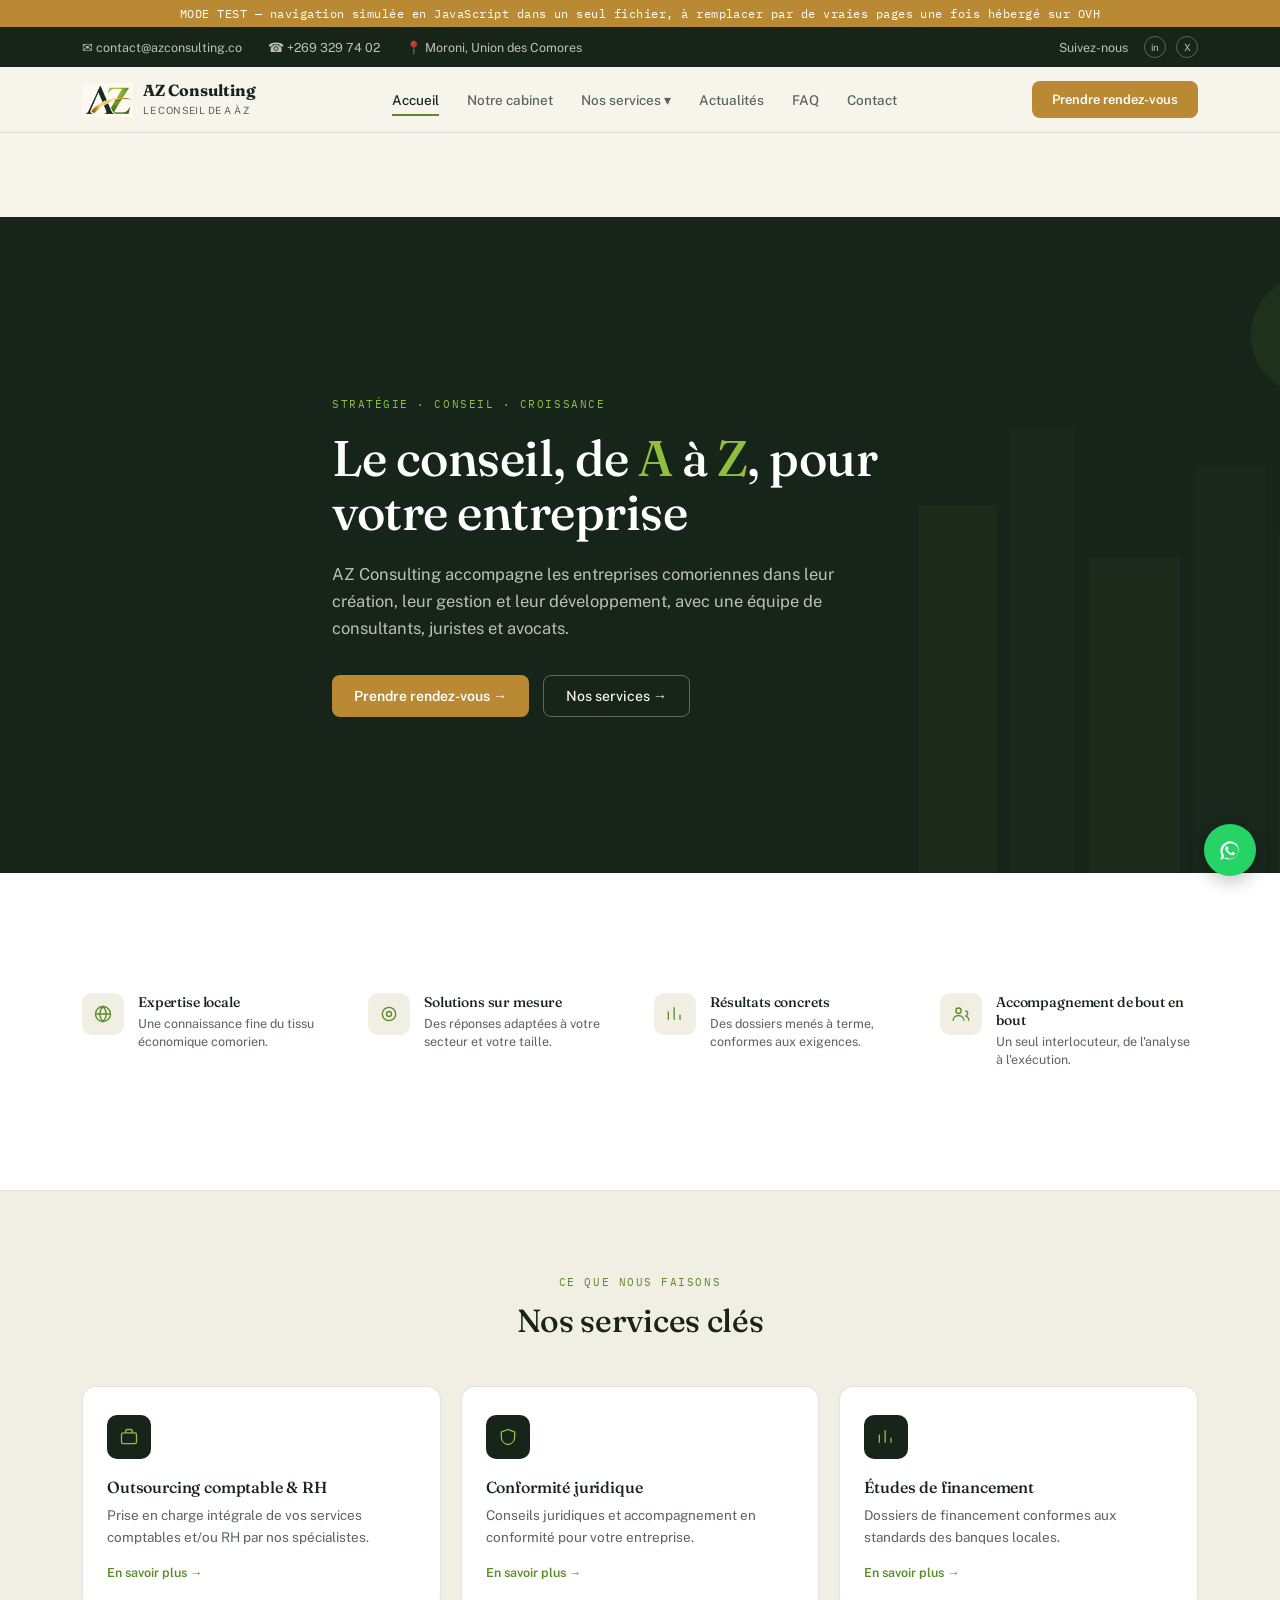
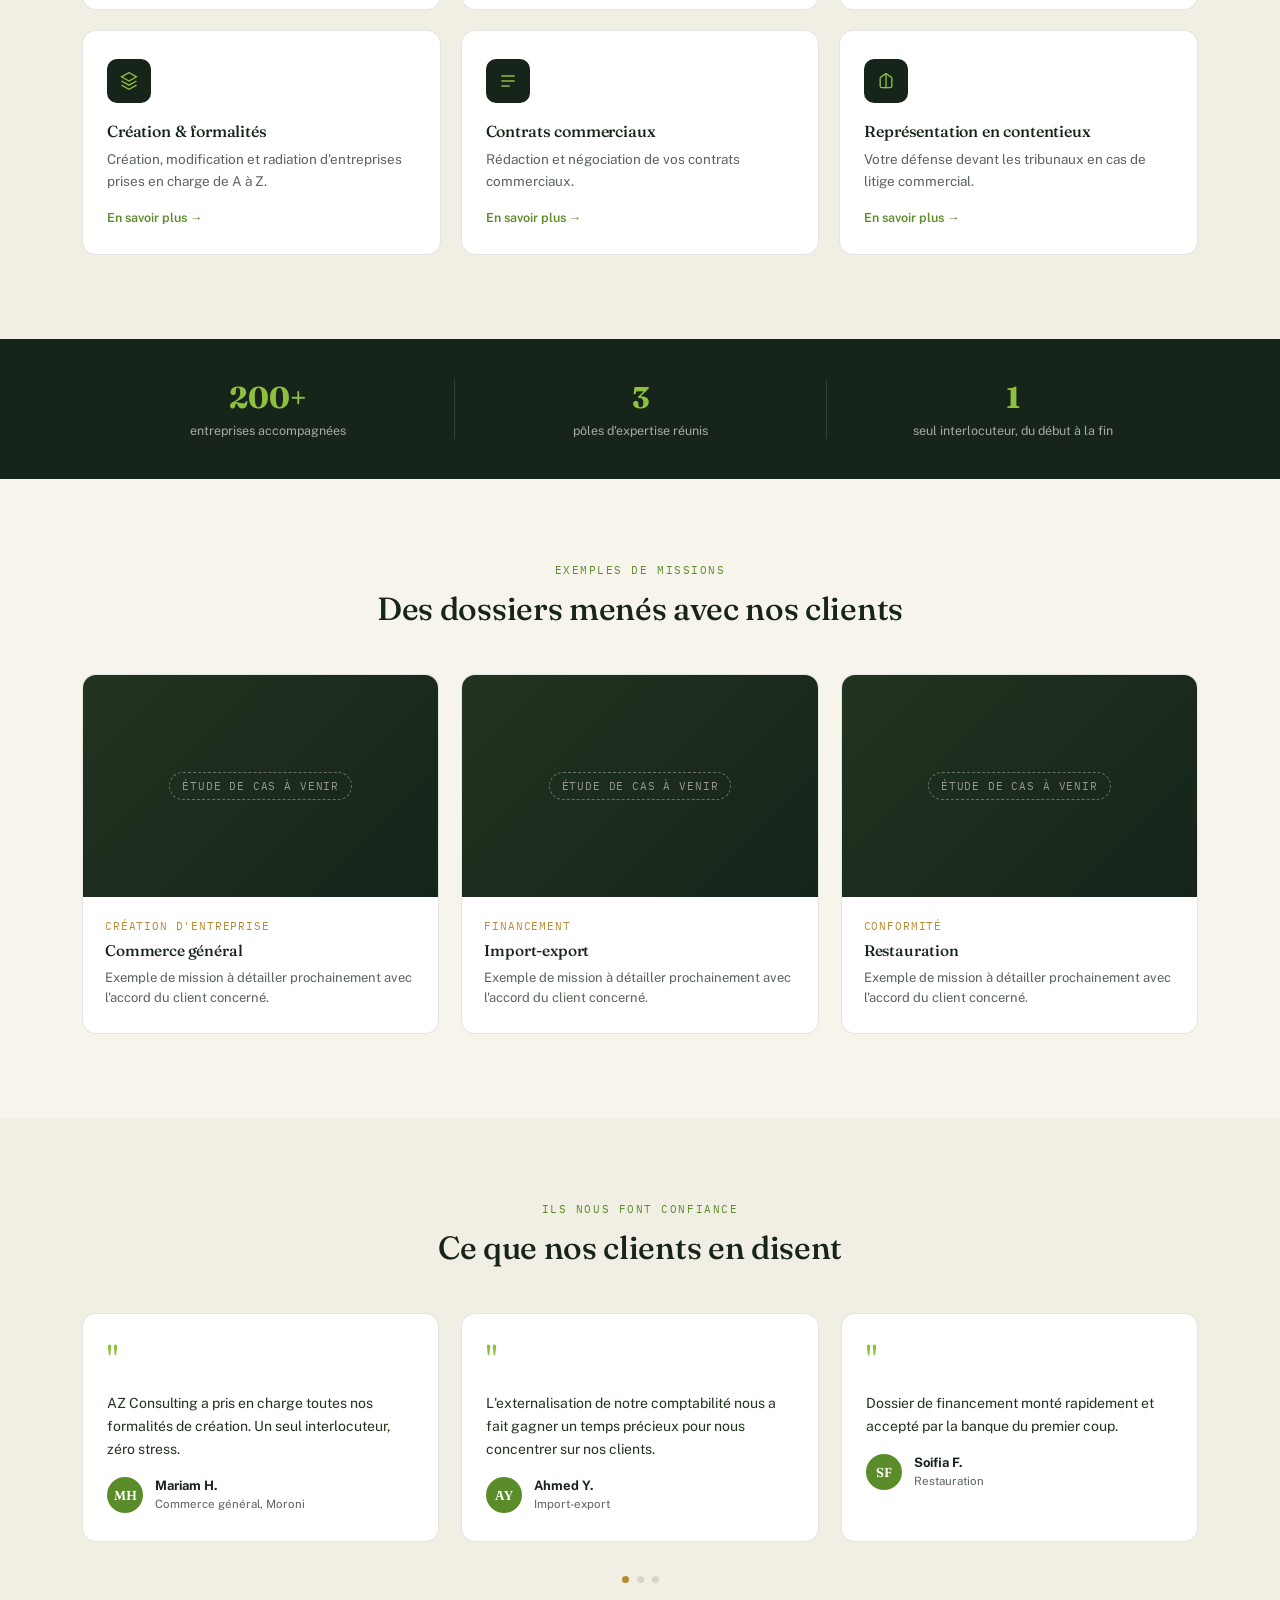
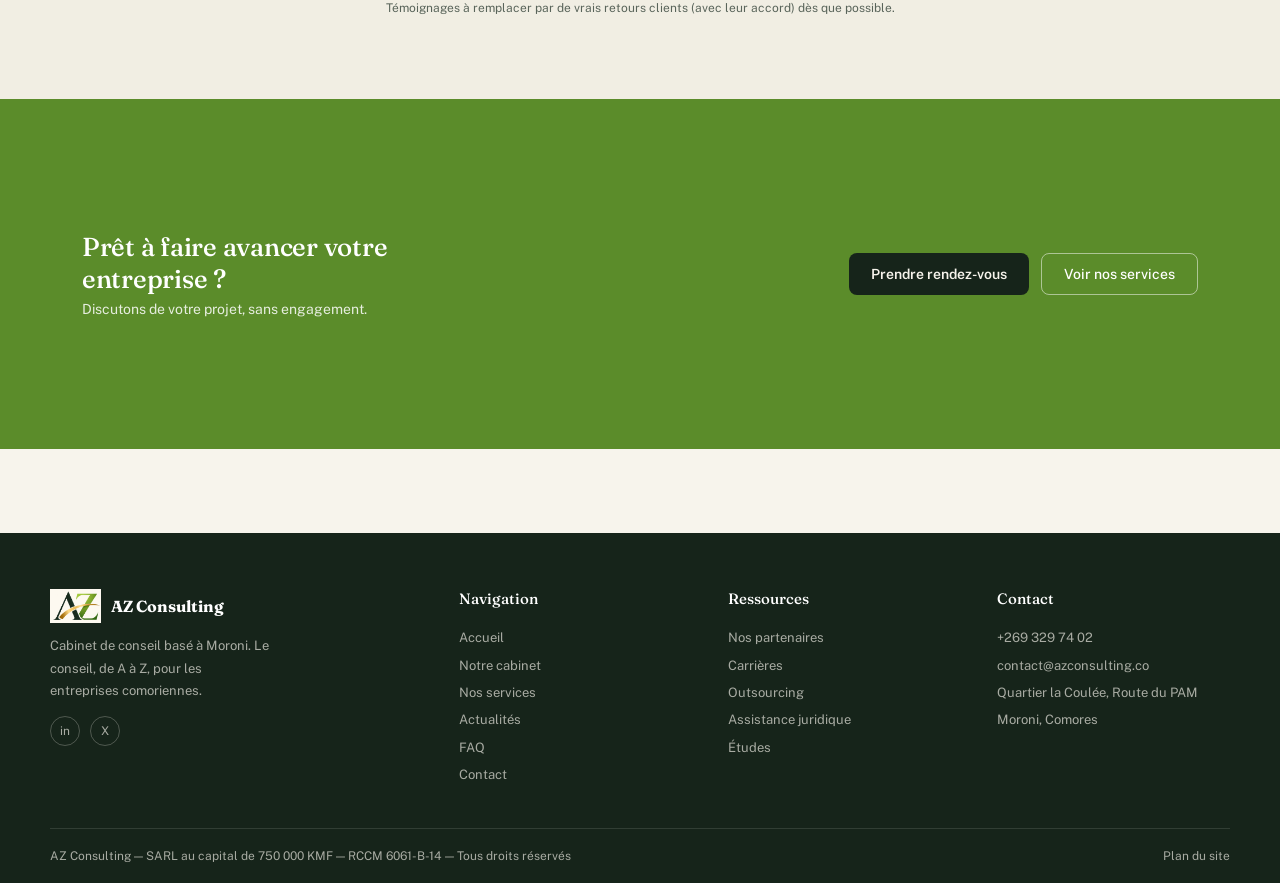
==== index.html @ 0773a7b0 "Add files via upload" ====
<!DOCTYPE html>
<html lang="fr">
<head>
<meta charset="UTF-8">
<title>AZ Consulting — Le Conseil de A à Z</title>
<meta name="description" content="Cabinet de conseil aux Comores : outsourcing comptable et RH, assistance juridique, études de financement. Le conseil, de A à Z.">
<meta name="viewport" content="width=device-width, initial-scale=1.0">
<link rel="preconnect" href="https://fonts.googleapis.com">
<link rel="preconnect" href="https://fonts.gstatic.com" crossorigin>
<link href="https://fonts.googleapis.com/css2?family=Fraunces:opsz,wght@9..144,400;9..144,500;9..144,600;9..144,700&family=Public+Sans:wght@400;500;600;700&family=IBM+Plex+Mono:wght@500&display=swap" rel="stylesheet">
<style>
  :root{
    --ink:#16241A; --ink-soft:#22331F; --cream:#F7F4EC; --white:#FFFFFF;
    --green:#5B8C2A; --green-light:#8FBF3F; --gold:#B98A33; --slate:#59645A;
    --panel:#F1EEE3; --line: rgba(28,43,30,0.12);
  }
  *{box-sizing:border-box; margin:0; padding:0;}
  body{font-family:'Public Sans', sans-serif; background:var(--cream); color:var(--ink); -webkit-font-smoothing:antialiased;}
  h1,h2,h3{font-family:'Fraunces', serif; font-weight:500; letter-spacing:-0.01em; color:var(--ink);}
  a{color:inherit; text-decoration:none; cursor:pointer;}
  .wrap{max-width:1180px; margin:0 auto; padding:0 32px;}
  .eyebrow{font-family:'IBM Plex Mono', monospace; font-size:11px; letter-spacing:0.14em; text-transform:uppercase; color:var(--green);}
  ul{list-style:none;}
  section{padding:84px 0;}

  /* topbar + header */
  .topbar{background:var(--ink); color:rgba(247,244,236,0.75); font-size:12.5px;}
  .topbar .wrap{display:flex; justify-content:space-between; align-items:center; padding:9px 32px;}
  .topbar .left{display:flex; gap:26px;}
  .topbar .left span{display:flex; align-items:center; gap:7px;}
  .topbar .right{display:flex; align-items:center; gap:16px;}
  .topbar .social{display:flex; gap:10px;}
  .topbar .social a{width:22px; height:22px; border:1px solid rgba(247,244,236,0.3); border-radius:50%; display:flex; align-items:center; justify-content:center; font-size:10px;}

  header{position:sticky; top:0; z-index:30; background:rgba(247,244,236,0.95); backdrop-filter:blur(6px); border-bottom:1px solid var(--line);}
  .nav{display:flex; align-items:center; justify-content:space-between; padding:14px 32px;}
  .logo{display:flex; align-items:center; gap:10px;}
  .logo-mark{height:34px; width:auto; display:block; flex:none;}
  .logo-text{line-height:1.15;}
  .logo-text b{font-family:'Fraunces', serif; font-size:16px; display:block;}
  .logo-text span{font-size:10px; color:var(--slate); letter-spacing:0.04em;}
  nav.main ul{display:flex; gap:28px; font-size:13.5px; font-weight:500; align-items:center;}
  nav.main a{color:var(--slate); position:relative; padding:6px 0;}
  nav.main a.active{color:var(--ink);}
  nav.main a.active::after{content:""; position:absolute; left:0; right:0; bottom:-2px; height:2px; background:var(--green);}
  .has-drop{position:relative;}
  .dropdown{position:absolute; top:calc(100% + 14px); left:50%; transform:translateX(-50%); background:var(--white); border:1px solid var(--line); border-radius:12px; padding:10px; min-width:230px; box-shadow:0 16px 32px rgba(20,30,20,0.12); opacity:0; visibility:hidden; transition:all .15s ease;}
  .has-drop:hover .dropdown{opacity:1; visibility:visible; top:calc(100% + 8px);}
  .dropdown a{display:block; padding:10px 12px; border-radius:8px; font-size:13.5px; color:var(--ink);}
  .dropdown a:hover{background:var(--panel);}
  .dropdown a span{display:block; font-size:11.5px; color:var(--slate); font-weight:400; margin-top:2px;}
  .nav-cta{background:var(--gold); color:var(--white); font-size:13px; font-weight:600; padding:11px 20px; border-radius:8px;}

  /* hero homepage */
  .hero{position:relative; background:var(--ink); color:var(--cream); overflow:hidden;}
  .skyline{position:absolute; right:0; bottom:0; left:0; height:100%; opacity:0.5; pointer-events:none;}
  .hero .wrap{position:relative; padding:96px 32px 72px; max-width:680px;}
  .hero .eyebrow{color:var(--green-light); margin-bottom:20px;}
  .hero h1{font-size:50px; line-height:1.08; color:var(--white); margin-bottom:22px;}
  .hero h1 em{font-style:normal; color:var(--green-light);}
  .hero p{font-size:16.5px; line-height:1.65; color:rgba(247,244,236,0.75); max-width:520px; margin-bottom:32px;}
  .hero-actions{display:flex; gap:14px; align-items:center;}
  .btn-gold{background:var(--gold); color:var(--white); font-weight:600; font-size:14px; padding:13px 22px; border-radius:8px; display:inline-flex; align-items:center; gap:8px;}
  .btn-ghost{border:1px solid rgba(247,244,236,0.32); color:var(--cream); font-weight:500; font-size:14px; padding:12px 22px; border-radius:8px; display:inline-flex; align-items:center; gap:8px;}

  /* hero pages internes */
  .page-hero{background:var(--ink); color:var(--white); padding:64px 0 48px;}
  .page-hero .eyebrow{color:var(--green-light); margin-bottom:14px;}
  .page-hero h1{font-size:38px; color:var(--white); max-width:620px;}
  .page-hero p{color:rgba(247,244,236,0.7); font-size:15px; max-width:520px; margin-top:14px;}

  /* features strip */
  .features{background:var(--white); border-bottom:1px solid var(--line);}
  .features .wrap{display:grid; grid-template-columns:repeat(4,1fr); gap:28px; padding:36px 32px;}
  .feature{display:flex; gap:14px; align-items:flex-start;}
  .feature .ic{width:42px; height:42px; border-radius:10px; background:var(--panel); display:flex; align-items:center; justify-content:center; flex:none;}
  .feature .ic svg{width:20px; height:20px; stroke:var(--green); fill:none; stroke-width:1.6;}
  .feature h3{font-size:14px; margin-bottom:4px;}
  .feature p{font-size:12.5px; color:var(--slate); line-height:1.5;}

  .section-head{text-align:center; max-width:560px; margin:0 auto 46px;}
  .section-head .eyebrow{justify-content:center; display:flex; margin-bottom:12px;}
  .section-head h2{font-size:32px;}
  .services-sec{background:var(--panel);}
  .service-grid2{display:grid; grid-template-columns:repeat(3,1fr); gap:20px;}
  .service-card2{background:var(--white); border:1px solid var(--line); border-radius:14px; padding:28px 24px;}
  .service-card2 .ic{width:44px; height:44px; border-radius:10px; background:var(--ink); display:flex; align-items:center; justify-content:center; margin-bottom:18px;}
  .service-card2 .ic svg{width:20px; height:20px; stroke:var(--green-light); fill:none; stroke-width:1.6;}
  .service-card2 h3{font-size:16px; margin-bottom:8px;}
  .service-card2 p{font-size:13.5px; color:var(--slate); line-height:1.6; margin-bottom:14px;}
  .service-card2 a{font-size:12.5px; font-weight:600; color:var(--green);}

  .stats-band{background:var(--ink); color:var(--white); padding:0;}
  .stats-band .wrap{display:grid; grid-template-columns:repeat(3,1fr); padding:40px 32px;}
  .stat2{text-align:center; padding:0 20px; border-left:1px solid rgba(247,244,236,0.14);}
  .stat2:first-child{border-left:none;}
  .stat2 b{font-family:'Fraunces', serif; font-size:30px; color:var(--green-light); display:block; margin-bottom:4px;}
  .stat2 span{font-size:12.5px; color:rgba(247,244,236,0.65);}

  .case-grid{display:grid; grid-template-columns:repeat(3,1fr); gap:22px;}
  .case-card{border:1px solid var(--line); border-radius:14px; overflow:hidden; background:var(--white);}
  .case-thumb{aspect-ratio:16/10; background:linear-gradient(135deg, var(--ink-soft), var(--ink)); display:flex; align-items:center; justify-content:center;}
  .case-thumb span{font-family:'IBM Plex Mono', monospace; font-size:10.5px; letter-spacing:0.08em; text-transform:uppercase; color:rgba(247,244,236,0.55); border:1px dashed rgba(247,244,236,0.35); padding:6px 12px; border-radius:100px;}
  .case-body{padding:22px 22px 24px;}
  .case-body .tag{font-family:'IBM Plex Mono', monospace; font-size:10.5px; letter-spacing:0.08em; text-transform:uppercase; color:var(--gold); margin-bottom:8px; display:block;}
  .case-body h3{font-size:15.5px; margin-bottom:8px;}
  .case-body p{font-size:13px; color:var(--slate); line-height:1.6;}

  .testi-sec{background:var(--panel);}
  .testi-grid{display:grid; grid-template-columns:repeat(3,1fr); gap:22px;}
  .testi-card2{background:var(--white); border:1px solid var(--line); border-radius:14px; padding:28px 24px; display:flex; flex-direction:column; gap:16px;}
  .testi-card2 .quote{font-family:'Fraunces', serif; font-size:34px; color:var(--green-light); line-height:1;}
  .testi-card2 p{font-size:14px; color:var(--ink-soft); line-height:1.65;}
  .testi-who{display:flex; align-items:center; gap:12px;}
  .testi-avatar{width:36px; height:36px; border-radius:50%; background:var(--green); color:var(--white); display:flex; align-items:center; justify-content:center; font-family:'Fraunces', serif; font-weight:600; font-size:13px;}
  .testi-who b{font-size:13px; display:block;}
  .testi-who span{font-size:11.5px; color:var(--slate);}
  .dots{display:flex; justify-content:center; gap:8px; margin-top:34px;}
  .dots span{width:7px; height:7px; border-radius:50%; background:var(--line);}
  .dots span.on{background:var(--gold);}
  .note-small{font-size:12px; color:var(--slate); margin-top:18px; text-align:center;}

  .cta-band{background:var(--green); color:var(--white);}
  .cta-band .wrap{display:flex; align-items:center; justify-content:space-between; padding:48px 32px;}
  .cta-band-copy h2{color:var(--white); font-size:26px; margin-bottom:6px;}
  .cta-band-copy p{color:rgba(255,255,255,0.85); font-size:14px;}
  .cta-band-actions{display:flex; gap:12px;}
  .cta-band h2{color:var(--white); font-size:26px; max-width:420px;}
  .btn-dark{background:var(--ink); color:var(--cream); font-weight:600; font-size:14px; padding:13px 22px; border-radius:8px;}
  .btn-outline-w{border:1px solid rgba(255,255,255,0.5); color:var(--white); font-weight:500; font-size:14px; padding:12px 22px; border-radius:8px;}
  .btn-primary{background:var(--ink); color:var(--cream); font-weight:600; font-size:14px; padding:13px 22px; border-radius:8px; display:inline-block;}

  /* cabinet */
  .cabinet-layout{display:grid; grid-template-columns:1fr 320px; gap:64px; align-items:start;}
  .cabinet-body p{font-size:15.5px; color:var(--slate); line-height:1.75; margin-bottom:18px;}
  .cabinet-body p.strong{font-weight:600; color:var(--ink); font-size:16.5px;}
  .photo-placeholder{aspect-ratio:16/7; border-radius:14px; margin-bottom:34px; background:linear-gradient(135deg, var(--ink), var(--ink-soft)); display:flex; align-items:center; justify-content:center;}
  .photo-placeholder span{font-family:'IBM Plex Mono', monospace; font-size:11px; letter-spacing:0.1em; text-transform:uppercase; color:rgba(247,244,236,0.55); border:1px dashed rgba(247,244,236,0.35); padding:8px 16px; border-radius:100px;}
  .team-strip{display:grid; grid-template-columns:repeat(3,1fr); gap:1px; background:var(--line); border:1px solid var(--line); border-radius:14px; overflow:hidden; margin-top:38px;}
  .team-card{background:var(--white); padding:26px 24px;}
  .team-card .role{font-family:'IBM Plex Mono', monospace; font-size:10.5px; letter-spacing:0.08em; text-transform:uppercase; color:var(--gold); margin-bottom:8px; display:block;}
  .team-card h3{font-size:16px; margin-bottom:6px;}
  .team-card p{font-size:13.5px; color:var(--slate); line-height:1.55;}
  .side-card{background:var(--white); border:1px solid var(--line); border-radius:14px; padding:26px 24px; margin-bottom:20px;}
  .side-card h4{font-family:'Fraunces', serif; font-size:16px; margin-bottom:14px; border-bottom:1px solid var(--line); padding-bottom:12px;}
  .side-card p, .side-card li{font-size:13.5px; color:var(--slate); line-height:1.8;}
  .side-card ul{list-style:none;}
  .inline-link{color:var(--green); font-weight:600;}

  /* services detail */
  .services-layout{display:grid; grid-template-columns:1fr 300px; gap:56px; align-items:start;}
  .service-block{border-top:1px solid var(--line); padding:40px 0; display:grid; grid-template-columns:64px 1fr; gap:24px; scroll-margin-top:100px;}
  .service-block:first-child{border-top:none; padding-top:0;}
  .service-block .letter{font-family:'Fraunces', serif; font-size:46px; color:transparent; -webkit-text-stroke:1.6px var(--green);}
  .service-block h2{font-size:22px; margin-bottom:12px;}
  .service-block p{font-size:15px; color:var(--slate); line-height:1.75; max-width:560px;}
  .service-block ul{margin-top:14px; padding-left:0; list-style:none;}
  .service-block li{font-size:14px; color:var(--slate); padding:8px 0 8px 22px; position:relative; border-top:1px solid var(--line);}
  .service-block li:first-child{border-top:none;}
  .service-block li::before{content:"→"; position:absolute; left:0; color:var(--gold);}
  .side-card.sticky{position:sticky; top:100px;}
  .side-card .btn-primary{width:100%; text-align:center;}

  /* contact */
  .contact-layout{display:grid; grid-template-columns:1fr 340px; gap:56px; align-items:start;}
  form{display:flex; flex-direction:column; gap:18px;}
  .field label{display:block; font-size:13px; font-weight:600; margin-bottom:6px;}
  .field .req{color:var(--gold);}
  .field input, .field textarea{width:100%; border:1px solid var(--line); background:var(--white); border-radius:8px; padding:12px 14px; font-family:'Public Sans', sans-serif; font-size:14px; color:var(--ink);}
  .field input:focus, .field textarea:focus{outline:none; border-color:var(--green);}
  .field textarea{min-height:130px; resize:vertical;}
  .captcha-box{display:flex; align-items:center; gap:16px; background:var(--white); border:1px solid var(--line); border-radius:8px; padding:14px;}
  .captcha-fake{font-family:'IBM Plex Mono', monospace; font-size:15px; letter-spacing:0.12em; color:var(--slate); background:var(--cream); padding:8px 14px; border-radius:6px; transform:skew(-4deg);}
  .captcha-box input{max-width:160px;}
  .notice{font-size:12.5px; color:var(--gold);}
  .btn-form{background:var(--ink); color:var(--cream); font-weight:600; font-size:14px; padding:14px 26px; border-radius:8px; border:none; cursor:pointer; align-self:flex-start; font-family:inherit;}
  .map-embed{width:100%; height:180px; border:0; border-radius:10px; display:block; margin-top:14px;}
  .wa-inline{display:inline-flex; align-items:center; gap:8px; background:#25D366; color:var(--white); font-size:13px; font-weight:600; padding:10px 16px; border-radius:8px; margin-top:6px;}
  .wa-inline svg{width:16px; height:16px;}

  /* faq */
  .faq{background:var(--white); border-top:1px solid var(--line);}
  .faq .wrap{max-width:820px;}
  .faq h2{font-size:28px; margin-bottom:30px;}
  .faq-item{border-top:1px solid var(--line); padding:20px 0;}
  .faq-item:last-child{border-bottom:1px solid var(--line);}
  .faq-item h3{font-size:15px; margin-bottom:8px;}
  .faq-item p{font-size:14px; color:var(--slate); line-height:1.65;}
  .faq-cat{margin-bottom:50px;}
  .faq-cat:last-child{margin-bottom:0;}
  .faq-cat h2.cat-title{font-size:13px; font-family:'IBM Plex Mono', monospace; letter-spacing:0.1em; text-transform:uppercase; color:var(--gold); margin-bottom:18px; font-weight:500;}

  /* partenaires */
  .intro p{font-size:15.5px; color:var(--slate); line-height:1.75; max-width:720px; margin-bottom:16px;}
  .partner-grid{display:grid; grid-template-columns:repeat(3,1fr); gap:20px; margin-top:40px;}
  .partner-card{background:var(--white); border:1px solid var(--line); border-radius:14px; padding:28px 24px;}
  .partner-card .tag{font-family:'IBM Plex Mono', monospace; font-size:10.5px; letter-spacing:0.08em; text-transform:uppercase; color:var(--gold); margin-bottom:10px; display:block;}
  .partner-card h3{font-size:16px; margin-bottom:8px;}
  .partner-card p{font-size:13.5px; color:var(--slate); line-height:1.6;}

  /* carrieres */
  .careers-layout{display:grid; grid-template-columns:1fr 320px; gap:56px; align-items:start;}
  .careers-body p{font-size:15.5px; color:var(--slate); line-height:1.75; margin-bottom:18px;}
  .value-grid{display:grid; grid-template-columns:repeat(3,1fr); gap:1px; background:var(--line); border:1px solid var(--line); border-radius:14px; overflow:hidden; margin:32px 0;}
  .value-card{background:var(--white); padding:24px 22px;}
  .value-card h3{font-size:15px; margin-bottom:8px;}
  .value-card p{font-size:13px; color:var(--slate); line-height:1.55;}
  .job-empty{background:var(--white); border:1px dashed var(--line); border-radius:14px; padding:32px; text-align:center; margin-top:10px;}
  .job-empty h3{font-size:16px; margin-bottom:8px;}
  .job-empty p{font-size:13.5px; color:var(--slate); line-height:1.6;}

  /* actualites */
  .article-grid{display:grid; grid-template-columns:repeat(3,1fr); gap:22px;}
  .empty-state{background:var(--white); border:1px dashed var(--line); border-radius:14px; padding:48px; text-align:center; margin-top:0;}
  .empty-state h2{font-size:20px; margin-bottom:10px;}
  .empty-state p{font-size:14px; color:var(--slate); max-width:460px; margin:0 auto;}

  /* plan du site */
  .plan-list{max-width:560px; margin:0 auto;}
  .plan-list li{border-top:1px solid var(--line); padding:18px 0;}
  .plan-list li:last-child{border-bottom:1px solid var(--line);}
  .plan-list a{display:flex; justify-content:space-between; align-items:center; font-size:16px; font-weight:500;}
  .plan-list a:hover{color:var(--green);}
  .plan-list span{font-size:13px; color:var(--slate); font-weight:400;}

  /* footer */
  footer{background:var(--ink); color:rgba(247,244,236,0.65);}
  .footer-top{padding:56px 0 40px;}
  .footer-grid2{display:grid; grid-template-columns:1.6fr 1fr 1fr 1fr; gap:36px;}
  .footer-brand .logo-text b{color:var(--white);}
  .footer-brand p{font-size:13px; line-height:1.7; margin-top:12px; max-width:220px;}
  .footer-grid2 h4{font-family:'Fraunces', serif; color:var(--white); font-size:15px; margin-bottom:16px; font-weight:500;}
  .footer-grid2 li{font-size:13px; line-height:2.1;}
  .footer-grid2 li a:hover{color:var(--green-light);}
  .fs{display:flex; gap:10px; margin-top:14px;}
  .fs a{width:30px; height:30px; border:1px solid rgba(247,244,236,0.25); border-radius:50%; display:flex; align-items:center; justify-content:center; font-size:12px;}
  .footer-bottom{border-top:1px solid rgba(247,244,236,0.12); padding:20px 0; display:flex; justify-content:space-between; font-size:12px;}

  .wa-float{position:fixed; right:24px; bottom:24px; z-index:40; background:#25D366; color:var(--white); width:52px; height:52px; border-radius:50%; display:flex; align-items:center; justify-content:center; box-shadow:0 6px 18px rgba(0,0,0,0.22);}
  .wa-float svg{width:26px; height:26px;}

  /* routing */
  .page{display:none;}
  .page.is-active{display:block;}

  .test-banner{background:var(--gold); color:var(--white); text-align:center; font-size:12px; font-family:'IBM Plex Mono', monospace; padding:6px; letter-spacing:0.04em;}

  @media (max-width:960px){
    .topbar .left span:nth-child(3), .topbar{display:none;}
    nav.main{display:none;}
    .features .wrap{grid-template-columns:1fr 1fr; padding:28px 32px;}
    .hero h1{font-size:36px;}
    .stats-band .wrap{grid-template-columns:1fr; gap:22px;}
    .stat2{border-left:none; border-top:1px solid rgba(247,244,236,0.14); padding-top:18px;}
    .stat2:first-child{border-top:none; padding-top:0;}
    .service-grid2, .case-grid, .testi-grid, .partner-grid, .value-grid, .article-grid{grid-template-columns:1fr;}
    .cta-band .wrap{flex-direction:column; gap:20px; align-items:flex-start;}
    .footer-grid2{grid-template-columns:1fr 1fr; gap:28px;}
    .footer-bottom{flex-direction:column; gap:8px;}
    .cabinet-layout, .services-layout, .contact-layout, .careers-layout{grid-template-columns:1fr;}
    .team-strip{grid-template-columns:1fr;}
  }
</style>
</head>
<body>

<div class="test-banner">MODE TEST — navigation simulée en JavaScript dans un seul fichier, à remplacer par de vraies pages une fois hébergé sur OVH</div>

<div class="topbar">
  <div class="wrap">
    <div class="left">
      <span>✉ contact@azconsulting.co</span>
      <span>☎ +269 329 74 02</span>
      <span>📍 Moroni, Union des Comores</span>
    </div>
    <div class="right">
      Suivez-nous
      <div class="social"><a href="#">in</a><a href="#">X</a></div>
    </div>
  </div>
</div>

<header>
  <div class="nav wrap">
    <a href="#accueil" data-nav="accueil" class="logo">
      <img src="[data-uri]" alt="AZ Consulting" class="logo-mark">
      <div class="logo-text"><b>AZ Consulting</b><span>LE CONSEIL DE A À Z</span></div>
    </a>
    <nav class="main">
      <ul>
        <li><a href="#accueil" data-nav="accueil" class="nav-link">Accueil</a></li>
        <li><a href="#cabinet" data-nav="cabinet" class="nav-link">Notre cabinet</a></li>
        <li class="has-drop">
          <a href="#services" data-nav="services" class="nav-link">Nos services ▾</a>
          <div class="dropdown">
            <a href="#services" data-nav="services" data-anchor="outsourcing">Outsourcing<span>Comptabilité & RH</span></a>
            <a href="#services" data-nav="services" data-anchor="juridique">Assistance juridique<span>Conformité & contrats</span></a>
            <a href="#services" data-nav="services" data-anchor="etudes">Études<span>Financement & agréments</span></a>
          </div>
        </li>
        <li><a href="#actualites" data-nav="actualites" class="nav-link">Actualités</a></li>
        <li><a href="#faq" data-nav="faq" class="nav-link">FAQ</a></li>
        <li><a href="#contact" data-nav="contact" class="nav-link">Contact</a></li>
      </ul>
    </nav>
    <a href="#contact" data-nav="contact" class="nav-cta">Prendre rendez-vous</a>
  </div>
</header>

<main>

<!-- ===================== ACCUEIL ===================== -->
<section class="page is-active" id="page-accueil">

  <section class="hero">
    <svg class="skyline" viewBox="0 0 1200 500" preserveAspectRatio="xMaxYMax slice" xmlns="http://www.w3.org/2000/svg">
      <rect x="700" y="220" width="60" height="280" fill="#22331F"/>
      <rect x="770" y="160" width="50" height="340" fill="#1C2B1E"/>
      <rect x="830" y="260" width="70" height="240" fill="#22331F"/>
      <rect x="910" y="190" width="55" height="310" fill="#1C2B1E"/>
      <rect x="975" y="240" width="45" height="260" fill="#22331F"/>
      <rect x="1030" y="140" width="65" height="360" fill="#1C2B1E"/>
      <rect x="1105" y="210" width="55" height="290" fill="#22331F"/>
      <circle cx="1000" cy="90" r="46" fill="#5B8C2A" opacity="0.25"/>
    </svg>
    <div class="wrap">
      <div class="eyebrow">STRATÉGIE · CONSEIL · CROISSANCE</div>
      <h1>Le conseil, de <em>A</em> à <em>Z</em>, pour votre entreprise</h1>
      <p>AZ Consulting accompagne les entreprises comoriennes dans leur création, leur gestion et leur développement, avec une équipe de consultants, juristes et avocats.</p>
      <div class="hero-actions">
        <a href="#contact" data-nav="contact" class="btn-gold">Prendre rendez-vous →</a>
        <a href="#services" data-nav="services" class="btn-ghost">Nos services →</a>
      </div>
    </div>
  </section>

  <section class="features">
    <div class="wrap">
      <div class="feature"><div class="ic"><svg viewBox="0 0 24 24"><circle cx="12" cy="12" r="9"/><path d="M3 12h18M12 3c2.5 2.5 3.8 5.6 3.8 9s-1.3 6.5-3.8 9c-2.5-2.5-3.8-5.6-3.8-9s1.3-6.5 3.8-9Z"/></svg></div><div><h3>Expertise locale</h3><p>Une connaissance fine du tissu économique comorien.</p></div></div>
      <div class="feature"><div class="ic"><svg viewBox="0 0 24 24"><circle cx="12" cy="12" r="8"/><circle cx="12" cy="12" r="3"/></svg></div><div><h3>Solutions sur mesure</h3><p>Des réponses adaptées à votre secteur et votre taille.</p></div></div>
      <div class="feature"><div class="ic"><svg viewBox="0 0 24 24"><path d="M4 19V9M11 19V4M18 19v-6"/></svg></div><div><h3>Résultats concrets</h3><p>Des dossiers menés à terme, conformes aux exigences.</p></div></div>
      <div class="feature"><div class="ic"><svg viewBox="0 0 24 24"><circle cx="9" cy="8" r="3.2"/><path d="M2.5 20c0-3.6 2.9-6.2 6.5-6.2S15.5 16.4 15.5 20M17 8.2a3 3 0 1 1 0 6M21.5 20c0-2.8-1.9-5-4.5-5.7"/></svg></div><div><h3>Accompagnement de bout en bout</h3><p>Un seul interlocuteur, de l'analyse à l'exécution.</p></div></div>
    </div>
  </section>

  <section class="services-sec">
    <div class="wrap">
      <div class="section-head"><div class="eyebrow">Ce que nous faisons</div><h2>Nos services clés</h2></div>
      <div class="service-grid2">
        <div class="service-card2"><div class="ic"><svg viewBox="0 0 24 24"><rect x="3" y="7" width="18" height="13" rx="2"/><path d="M8 7V5a2 2 0 0 1 2-2h4a2 2 0 0 1 2 2v2"/></svg></div><h3>Outsourcing comptable & RH</h3><p>Prise en charge intégrale de vos services comptables et/ou RH par nos spécialistes.</p><a href="#services" data-nav="services" data-anchor="outsourcing">En savoir plus →</a></div>
        <div class="service-card2"><div class="ic"><svg viewBox="0 0 24 24"><path d="M12 3 4 6v6c0 5 3.5 8.5 8 9 4.5-.5 8-4 8-9V6l-8-3Z"/></svg></div><h3>Conformité juridique</h3><p>Conseils juridiques et accompagnement en conformité pour votre entreprise.</p><a href="#services" data-nav="services" data-anchor="juridique">En savoir plus →</a></div>
        <div class="service-card2"><div class="ic"><svg viewBox="0 0 24 24"><path d="M4 19V9M11 19V4M18 19v-6"/></svg></div><h3>Études de financement</h3><p>Dossiers de financement conformes aux standards des banques locales.</p><a href="#services" data-nav="services" data-anchor="etudes">En savoir plus →</a></div>
        <div class="service-card2"><div class="ic"><svg viewBox="0 0 24 24"><path d="M12 2 3 7l9 5 9-5-9-5Z"/><path d="M3 12l9 5 9-5M3 17l9 5 9-5"/></svg></div><h3>Création & formalités</h3><p>Création, modification et radiation d'entreprises prises en charge de A à Z.</p><a href="#services" data-nav="services" data-anchor="juridique">En savoir plus →</a></div>
        <div class="service-card2"><div class="ic"><svg viewBox="0 0 24 24"><path d="M4 6h16M4 12h16M4 18h10"/></svg></div><h3>Contrats commerciaux</h3><p>Rédaction et négociation de vos contrats commerciaux.</p><a href="#services" data-nav="services" data-anchor="juridique">En savoir plus →</a></div>
        <div class="service-card2"><div class="ic"><svg viewBox="0 0 24 24"><path d="M12 3v18M5 8l7-5 7 5M5 8v10a2 2 0 0 0 2 2h10a2 2 0 0 0 2-2V8"/></svg></div><h3>Représentation en contentieux</h3><p>Votre défense devant les tribunaux en cas de litige commercial.</p><a href="#services" data-nav="services" data-anchor="juridique">En savoir plus →</a></div>
      </div>
    </div>
  </section>

  <section class="stats-band">
    <div class="wrap">
      <div class="stat2"><b>200+</b><span>entreprises accompagnées</span></div>
      <div class="stat2"><b>3</b><span>pôles d'expertise réunis</span></div>
      <div class="stat2"><b>1</b><span>seul interlocuteur, du début à la fin</span></div>
    </div>
  </section>

  <section>
    <div class="wrap">
      <div class="section-head"><div class="eyebrow">Exemples de missions</div><h2>Des dossiers menés avec nos clients</h2></div>
      <div class="case-grid">
        <div class="case-card"><div class="case-thumb"><span>Étude de cas à venir</span></div><div class="case-body"><span class="tag">Création d'entreprise</span><h3>Commerce général</h3><p>Exemple de mission à détailler prochainement avec l'accord du client concerné.</p></div></div>
        <div class="case-card"><div class="case-thumb"><span>Étude de cas à venir</span></div><div class="case-body"><span class="tag">Financement</span><h3>Import-export</h3><p>Exemple de mission à détailler prochainement avec l'accord du client concerné.</p></div></div>
        <div class="case-card"><div class="case-thumb"><span>Étude de cas à venir</span></div><div class="case-body"><span class="tag">Conformité</span><h3>Restauration</h3><p>Exemple de mission à détailler prochainement avec l'accord du client concerné.</p></div></div>
      </div>
    </div>
  </section>

  <section class="testi-sec">
    <div class="wrap">
      <div class="section-head"><div class="eyebrow">Ils nous font confiance</div><h2>Ce que nos clients en disent</h2></div>
      <div class="testi-grid">
        <div class="testi-card2"><div class="quote">"</div><p>AZ Consulting a pris en charge toutes nos formalités de création. Un seul interlocuteur, zéro stress.</p><div class="testi-who"><div class="testi-avatar">MH</div><div><b>Mariam H.</b><span>Commerce général, Moroni</span></div></div></div>
        <div class="testi-card2"><div class="quote">"</div><p>L'externalisation de notre comptabilité nous a fait gagner un temps précieux pour nous concentrer sur nos clients.</p><div class="testi-who"><div class="testi-avatar">AY</div><div><b>Ahmed Y.</b><span>Import-export</span></div></div></div>
        <div class="testi-card2"><div class="quote">"</div><p>Dossier de financement monté rapidement et accepté par la banque du premier coup.</p><div class="testi-who"><div class="testi-avatar">SF</div><div><b>Soifia F.</b><span>Restauration</span></div></div></div>
      </div>
      <div class="dots"><span class="on"></span><span></span><span></span></div>
      <p class="note-small">Témoignages à remplacer par de vrais retours clients (avec leur accord) dès que possible.</p>
    </div>
  </section>

  <section class="cta-band">
    <div class="wrap">
      <div class="cta-band-copy"><h2>Prêt à faire avancer votre entreprise ?</h2><p>Discutons de votre projet, sans engagement.</p></div>
      <div class="cta-band-actions">
        <a href="#contact" data-nav="contact" class="btn-dark">Prendre rendez-vous</a>
        <a href="#services" data-nav="services" class="btn-outline-w">Voir nos services</a>
      </div>
    </div>
  </section>

</section>

<!-- ===================== NOTRE CABINET ===================== -->
<section class="page" id="page-cabinet">
  <section class="page-hero" style="padding-bottom:48px;">
    <div class="wrap">
      <div class="eyebrow">Notre cabinet</div>
      <h1>Notre ambition : être votre unique conseiller</h1>
    </div>
  </section>

  <section>
    <div class="wrap cabinet-layout">
      <div class="cabinet-body">
        <div class="photo-placeholder"><span>Photo de l'équipe ou du bureau — à ajouter</span></div>
        <p>AZ Consulting est un cabinet de conseil et de services basé à Moroni, en Union des Comores.</p>
        <p>Notre équipe réunit consultants, juristes et avocats, et s'appuie sur un large réseau de partenaires pour mettre son expertise au service des chefs d'entreprise.</p>
        <p>Nous proposons une gamme complète de services pour vous assister dans tous les domaines : création de société, négociation de contrats commerciaux, réponse aux marchés publics, recrutement, élaboration de business plans.</p>
        <p>Vous êtes dépassés par des tâches qui ne relèvent pas de votre cœur de métier, mais auxquelles vous ne pouvez pas échapper ?</p>
        <p class="strong">AZ Consulting vous propose une solution de gestion qui vous permet de vous recentrer sur votre activité, avec la garantie d'un service de qualité.</p>
        <p class="strong">Si vous ne savez pas par où commencer, faites-nous confiance : nous savons.</p>

        <div class="team-strip">
          <div class="team-card"><span class="role">Pôle conseil</span><h3>Consultants</h3><p>Accompagnement en gestion, stratégie et organisation pour les chefs d'entreprise.</p></div>
          <div class="team-card"><span class="role">Pôle juridique</span><h3>Juristes</h3><p>Conformité, formalités d'entreprise, rédaction et suivi des contrats commerciaux.</p></div>
          <div class="team-card"><span class="role">Pôle contentieux</span><h3>Avocats</h3><p>Représentation devant les tribunaux en cas de litige commercial.</p></div>
        </div>

        <p style="margin-top:24px;">Notre expertise s'appuie aussi sur un <a href="#partenaires" data-nav="partenaires" class="inline-link">réseau de partenaires</a> (banques, cabinets juridiques, organismes) pour couvrir tous vos besoins. Et si vous souhaitez <a href="#carrieres" data-nav="carrieres" class="inline-link">rejoindre notre équipe</a>, nous étudions volontiers les candidatures spontanées.</p>
      </div>

      <aside>
        <div class="side-card">
          <h4>Comment nous joindre</h4>
          <p>AZ Consulting<br>Quartier la Coulée, Route du PAM<br>BP 14 87 Moroni, Union des Comores</p>
          <p style="margin-top:10px;">Téléphone : +269 329 74 02<br>Courriel : contact@azconsulting.co</p>
        </div>
        <div class="side-card">
          <h4>Actualités</h4>
          <p>Aucune actualité publiée pour le moment. Revenez bientôt, ou suivez-nous sur nos réseaux pour être informé en premier.</p>
        </div>
      </aside>
    </div>
  </section>

  <section class="cta-band">
    <div class="wrap">
      <h2>Un projet, une question ? Parlons-en.</h2>
      <a href="#contact" data-nav="contact" class="btn-primary">Contacter AZ Consulting</a>
    </div>
  </section>
</section>

<!-- ===================== NOS SERVICES ===================== -->
<section class="page" id="page-services">
  <section class="page-hero" style="padding-bottom:48px;">
    <div class="wrap">
      <div class="eyebrow">Nos services</div>
      <h1>Trois pôles d'expertise, une seule équipe</h1>
      <p>Outsourcing, assistance juridique et études : de quoi couvrir tous les besoins d'un chef d'entreprise, de A à Z.</p>
    </div>
  </section>

  <section>
    <div class="wrap services-layout">
      <div>
        <div class="service-block" id="outsourcing">
          <span class="letter">O</span>
          <div><h2>Outsourcing</h2><p>Nos spécialistes vous proposent de prendre en charge l'intégralité de vos services comptables et/ou RH, pour vous libérer du temps et de l'énergie et vous permettre de vous concentrer sur votre activité.</p>
          <ul><li>Gestion comptable externalisée</li><li>Gestion administrative du personnel</li><li>Suivi de la paie</li></ul></div>
        </div>
        <div class="service-block" id="juridique">
          <span class="letter">A</span>
          <div><h2>Assistance et représentation juridique</h2><p>Bénéficiez de conseils juridiques et d'un accompagnement en conformité assurés par une équipe de professionnels qualifiés.</p>
          <ul><li>Création, modification et radiation d'entreprises</li><li>Rédaction et négociation de contrats commerciaux</li><li>Représentation devant les tribunaux en cas de litige commercial</li></ul></div>
        </div>
        <div class="service-block" id="etudes">
          <span class="letter">É</span>
          <div><h2>Études</h2><p>Nos experts réalisent pour vous les études nécessaires à vos demandes de financement, de prêts et d'agréments.</p>
          <ul><li>Montage de dossiers de financement et de prêts</li><li>Dossiers conformes aux standards des banques locales</li><li>Dossiers d'agrément auprès de l'administration</li></ul></div>
        </div>
      </div>
      <aside>
        <div class="side-card sticky">
          <h4>Un besoin précis ?</h4>
          <p>Décrivez-nous votre projet, nous revenons vers vous rapidement pour vous orienter vers le bon pôle d'expertise.</p>
          <a href="#contact" data-nav="contact" class="btn-primary">Nous contacter</a>
        </div>
      </aside>
    </div>
  </section>

  <section class="cta-band">
    <div class="wrap">
      <h2>Un projet, une question ? Parlons-en.</h2>
      <a href="#contact" data-nav="contact" class="btn-primary">Contacter AZ Consulting</a>
    </div>
  </section>
</section>

<!-- ===================== CONTACT ===================== -->
<section class="page" id="page-contact">
  <section class="page-hero" style="padding-bottom:48px;">
    <div class="wrap">
      <div class="eyebrow">Contact</div>
      <h1>Parlons de votre projet</h1>
      <p>Une question, un besoin, un dossier à confier ? Notre équipe vous répond rapidement.</p>
    </div>
  </section>

  <section>
    <div class="wrap contact-layout">
      <form onsubmit="return false;">
        <div class="field"><label>Nom <span class="req">*</span></label><input type="text" placeholder="Votre nom"></div>
        <div class="field"><label>Société</label><input type="text" placeholder="Nom de votre société"></div>
        <div class="field"><label>Adresse email <span class="req">*</span></label><input type="email" placeholder="vous@exemple.com"></div>
        <div class="field"><label>Message <span class="req">*</span></label><textarea placeholder="Décrivez votre besoin"></textarea></div>
        <div class="field"><label>Captcha (code anti-spam) <span class="req">*</span></label><div class="captcha-box"><span class="captcha-fake">SF ii KaBS</span><input type="text" placeholder="Entrez le code"></div></div>
        <p class="notice">Veuillez noter que le contenu de ce formulaire n'est pas crypté.</p>
        <button type="button" class="btn-form">Envoyer le formulaire</button>
      </form>

      <aside>
        <div class="side-card">
          <h4>Comment nous joindre</h4>
          <p>AZ Consulting<br>Quartier la Coulée, Route du PAM<br>BP 14 87 Moroni, Union des Comores</p>
          <p style="margin-top:10px;">Téléphone : +269 329 74 02<br>Courriel : contact@azconsulting.co</p>
          <a href="https://wa.me/2693297402" class="wa-inline" target="_blank" rel="noopener">
            <svg viewBox="0 0 24 24" fill="currentColor"><path d="M17.6 6.32A8.86 8.86 0 0 0 12.05 4a8.94 8.94 0 0 0-7.73 13.4L3 21l3.7-1.29a8.9 8.9 0 0 0 4.35 1.13h0a8.94 8.94 0 0 0 6.32-15.24Zm-5.55 13.7h0a7.4 7.4 0 0 1-3.78-1.04l-.27-.16-2.24.78.75-2.2-.18-.28a7.42 7.42 0 0 1 11.5-9.22 7.4 7.4 0 0 1-5.78 12.12Zm4.06-5.56c-.22-.11-1.3-.64-1.5-.72s-.35-.11-.5.11-.57.72-.7.87-.26.17-.48.06a6.1 6.1 0 0 1-1.8-1.11 6.7 6.7 0 0 1-1.24-1.55c-.13-.22 0-.34.1-.45.1-.1.22-.26.33-.39a1.5 1.5 0 0 0 .22-.37.4.4 0 0 0 0-.39c-.06-.11-.5-1.2-.68-1.65s-.36-.37-.5-.38h-.43a.82.82 0 0 0-.6.28 2.5 2.5 0 0 0-.78 1.86 4.36 4.36 0 0 0 .92 2.3 9.9 9.9 0 0 0 3.8 3.36c.53.23.95.37 1.27.47a3.05 3.05 0 0 0 1.4.09 2.3 2.3 0 0 0 1.5-1.06 1.9 1.9 0 0 0 .13-1.06c-.06-.1-.2-.15-.42-.27Z"/></svg>
            Écrire sur WhatsApp
          </a>
          <iframe class="map-embed" loading="lazy" src="https://maps.google.com/maps?q=Moroni%2C%20Comores&t=&z=13&ie=UTF8&iwloc=&output=embed" title="Localisation AZ Consulting à Moroni"></iframe>
        </div>
        <div class="side-card">
          <h4>Actualités</h4>
          <p>Aucune actualité publiée pour le moment. Revenez bientôt.</p>
        </div>
      </aside>
    </div>
  </section>

  <section class="faq">
    <div class="wrap">
      <h2>Avant de nous écrire</h2>
      <div class="faq-item"><h3>Sous combien de temps me répondez-vous ?</h3><p>Nous répondons généralement sous 24 à 48h ouvrées, plus vite par WhatsApp.</p></div>
      <div class="faq-item"><h3>Puis-je venir directement au bureau sans rendez-vous ?</h3><p>Nous recommandons de prendre contact avant votre visite, pour être sûr qu'un conseiller soit disponible.</p></div>
      <div class="faq-item"><h3>Le premier échange est-il payant ?</h3><p>Non, le premier échange pour cerner votre besoin est gratuit.</p></div>
    </div>
  </section>
</section>

<!-- ===================== FAQ (page dédiée) ===================== -->
<section class="page" id="page-faq">
  <section class="page-hero" style="padding-bottom:48px;">
    <div class="wrap">
      <div class="eyebrow">FAQ</div>
      <h1>Questions fréquentes</h1>
      <p>Tout ce qu'on nous demande le plus souvent, avant même le premier contact.</p>
    </div>
  </section>

  <section>
    <div class="wrap">
      <div class="faq-cat">
        <h2 class="cat-title">Général</h2>
        <div class="faq-item"><h3>Que fait exactement AZ Consulting ?</h3><p>Nous accompagnons les entreprises comoriennes dans trois domaines : l'outsourcing comptable/RH, l'assistance juridique, et les études de financement — pour être votre unique conseiller, quel que soit le besoin.</p></div>
        <div class="faq-item"><h3>Travaillez-vous avec les petites entreprises et les indépendants ?</h3><p>Oui. Nos services s'adaptent à la taille de votre structure, d'une petite entreprise individuelle à un grand groupe.</p></div>
        <div class="faq-item"><h3>Intervenez-vous en dehors de Moroni ?</h3><p>Nous accompagnons des entreprises sur l'ensemble de l'Union des Comores. Contactez-nous pour vérifier la disponibilité selon votre île.</p></div>
      </div>
      <div class="faq-cat">
        <h2 class="cat-title">Tarifs & engagement</h2>
        <div class="faq-item"><h3>Combien coûte un accompagnement avec AZ Consulting ?</h3><p>Cela dépend de votre besoin. Contactez-nous pour un premier échange gratuit et un devis adapté à votre situation.</p></div>
        <div class="faq-item"><h3>Le premier échange est-il payant ?</h3><p>Non, le premier échange pour cerner votre besoin est gratuit et sans engagement.</p></div>
        <div class="faq-item"><h3>Puis-je faire appel à vous ponctuellement, sans contrat long terme ?</h3><p>Oui, certaines missions sont ponctuelles. D'autres fonctionnent mieux avec un suivi régulier — on en discute ensemble selon votre besoin.</p></div>
      </div>
      <div class="faq-cat">
        <h2 class="cat-title">Délais & fonctionnement</h2>
        <div class="faq-item"><h3>Sous combien de temps me répondez-vous ?</h3><p>Nous répondons généralement sous 24 à 48h ouvrées, plus vite par WhatsApp.</p></div>
        <div class="faq-item"><h3>Combien de temps pour créer une entreprise avec vous ?</h3><p>Les délais dépendent des formalités administratives en cours, mais nous nous chargeons de tout pour aller aussi vite que possible.</p></div>
        <div class="faq-item"><h3>Puis-je venir directement au bureau sans rendez-vous ?</h3><p>Nous recommandons de prendre contact avant votre visite, pour être sûr qu'un conseiller soit disponible.</p></div>
      </div>
    </div>
  </section>

  <section class="cta-band">
    <div class="wrap">
      <h2>Une autre question ?</h2>
      <a href="#contact" data-nav="contact" class="btn-primary">Contacter AZ Consulting</a>
    </div>
  </section>
</section>

<!-- ===================== PARTENAIRES ===================== -->
<section class="page" id="page-partenaires">
  <section class="page-hero" style="padding-bottom:48px;">
    <div class="wrap">
      <div class="eyebrow">Nos partenaires</div>
      <h1>Un réseau pour couvrir tous vos besoins</h1>
      <p>AZ Consulting travaille main dans la main avec un réseau de partenaires de confiance, pour vous apporter une réponse complète.</p>
    </div>
  </section>

  <section>
    <div class="wrap">
      <div class="intro">
        <p>Aucun cabinet ne peut tout faire seul. C'est pourquoi AZ Consulting s'appuie sur un réseau de partenaires sélectionnés pour leur sérieux et leur expertise, dans des domaines qui complètent les nôtres.</p>
        <p>Que ce soit pour l'obtention d'un financement, une expertise technique spécifique ou une démarche administrative particulière, notre réseau nous permet de vous orienter vers le bon interlocuteur — ou de coordonner directement le dossier pour vous.</p>
      </div>
      <div class="partner-grid">
        <div class="partner-card"><span class="tag">Secteur bancaire</span><h3>Banques locales</h3><p>Nous travaillons en lien avec plusieurs établissements bancaires de la place pour le montage et le suivi de vos dossiers de financement.</p></div>
        <div class="partner-card"><span class="tag">Juridique</span><h3>Cabinets d'avocats partenaires</h3><p>Pour les dossiers nécessitant une expertise juridique spécialisée au-delà de notre équipe interne.</p></div>
        <div class="partner-card"><span class="tag">Institutionnel</span><h3>Organismes et administrations</h3><p>Un lien de travail régulier avec les administrations comoriennes pour fluidifier vos démarches.</p></div>
      </div>
      <p style="font-size:12px; color:var(--slate); margin-top:24px;">Liste de partenaires à personnaliser avec les noms réels dès qu'ils seront confirmés.</p>
    </div>
  </section>

  <section class="cta-band">
    <div class="wrap">
      <h2>Vous êtes un partenaire potentiel ?</h2>
      <a href="#contact" data-nav="contact" class="btn-primary">Nous contacter</a>
    </div>
  </section>
</section>

<!-- ===================== CARRIERES ===================== -->
<section class="page" id="page-carrieres">
  <section class="page-hero" style="padding-bottom:48px;">
    <div class="wrap">
      <div class="eyebrow">Carrières</div>
      <h1>Rejoindre AZ Consulting</h1>
      <p>Nous recherchons régulièrement des consultants, juristes et profils administratifs motivés pour accompagner notre croissance à Moroni.</p>
    </div>
  </section>

  <section>
    <div class="wrap careers-layout">
      <div class="careers-body">
        <p>Travailler chez AZ Consulting, c'est intégrer une petite équipe pluridisciplinaire où chacun a un impact direct sur les dossiers de nos clients.</p>
        <div class="value-grid">
          <div class="value-card"><h3>Polyvalence</h3><p>Des missions variées, entre conseil, juridique et gestion administrative.</p></div>
          <div class="value-card"><h3>Proximité</h3><p>Un contact direct avec les clients, pas de hiérarchie lourde.</p></div>
          <div class="value-card"><h3>Impact local</h3><p>Contribuer concrètement au développement des entreprises comoriennes.</p></div>
        </div>
        <h2 style="font-size:20px; margin-bottom:14px;">Postes ouverts</h2>
        <div class="job-empty">
          <h3>Aucune offre publiée pour le moment</h3>
          <p>Nous n'avons pas de poste ouvert actuellement, mais nous étudions volontiers les candidatures spontanées.</p>
        </div>
      </div>
      <aside>
        <div class="side-card">
          <h4>Candidature spontanée</h4>
          <p>Envoyez votre CV et une lettre de motivation courte, en précisant le domaine qui vous intéresse.</p>
          <a href="#contact" data-nav="contact" class="btn-primary">Postuler</a>
        </div>
        <div class="side-card">
          <h4>Contact</h4>
          <p>contact@azconsulting.co<br>+269 329 74 02</p>
        </div>
      </aside>
    </div>
  </section>
</section>

<!-- ===================== ACTUALITES ===================== -->
<section class="page" id="page-actualites">
  <section class="page-hero" style="padding-bottom:48px;">
    <div class="wrap">
      <div class="eyebrow">Actualités</div>
      <h1>Conseils et actualités pour les entreprises comoriennes</h1>
      <p>Réglementation, financement, gestion — des repères pratiques pour les chefs d'entreprise.</p>
    </div>
  </section>

  <section>
    <div class="wrap">
      <div class="empty-state">
        <h2>Aucun article publié pour le moment</h2>
        <p>Cette rubrique accueillera prochainement des articles pratiques sur la création d'entreprise, la fiscalité, le financement et la conformité aux Comores.</p>
      </div>
    </div>
  </section>

  <section class="cta-band">
    <div class="wrap">
      <h2>Une question en attendant les articles ?</h2>
      <a href="#contact" data-nav="contact" class="btn-primary">Contacter AZ Consulting</a>
    </div>
  </section>
</section>

<!-- ===================== PLAN DU SITE ===================== -->
<section class="page" id="page-plan">
  <section>
    <div class="wrap">
      <div class="section-head"><div class="eyebrow">AZ Consulting</div><h2>Plan du site</h2></div>
      <ul class="plan-list">
        <li><a href="#accueil" data-nav="accueil">Accueil <span>Présentation du cabinet</span></a></li>
        <li><a href="#cabinet" data-nav="cabinet">Notre cabinet <span>Équipe, expertise, ambition</span></a></li>
        <li><a href="#services" data-nav="services">Nos services <span>Outsourcing, juridique, études</span></a></li>
        <li><a href="#actualites" data-nav="actualites">Actualités <span>Conseils et actualités</span></a></li>
        <li><a href="#faq" data-nav="faq">FAQ <span>Questions fréquentes</span></a></li>
        <li><a href="#partenaires" data-nav="partenaires">Nos partenaires <span>Réseau de partenaires</span></a></li>
        <li><a href="#carrieres" data-nav="carrieres">Carrières <span>Rejoindre l'équipe</span></a></li>
        <li><a href="#contact" data-nav="contact">Contact <span>Formulaire, adresse, carte</span></a></li>
      </ul>
    </div>
  </section>
</section>

</main>

<a href="https://wa.me/2693297402" class="wa-float" aria-label="Contacter sur WhatsApp" target="_blank" rel="noopener">
  <svg viewBox="0 0 24 24" fill="currentColor"><path d="M17.6 6.32A8.86 8.86 0 0 0 12.05 4a8.94 8.94 0 0 0-7.73 13.4L3 21l3.7-1.29a8.9 8.9 0 0 0 4.35 1.13h0a8.94 8.94 0 0 0 6.32-15.24Zm-5.55 13.7h0a7.4 7.4 0 0 1-3.78-1.04l-.27-.16-2.24.78.75-2.2-.18-.28a7.42 7.42 0 0 1 11.5-9.22 7.4 7.4 0 0 1-5.78 12.12Zm4.06-5.56c-.22-.11-1.3-.64-1.5-.72s-.35-.11-.5.11-.57.72-.7.87-.26.17-.48.06a6.1 6.1 0 0 1-1.8-1.11 6.7 6.7 0 0 1-1.24-1.55c-.13-.22 0-.34.1-.45.1-.1.22-.26.33-.39a1.5 1.5 0 0 0 .22-.37.4.4 0 0 0 0-.39c-.06-.11-.5-1.2-.68-1.65s-.36-.37-.5-.38h-.43a.82.82 0 0 0-.6.28 2.5 2.5 0 0 0-.78 1.86 4.36 4.36 0 0 0 .92 2.3 9.9 9.9 0 0 0 3.8 3.36c.53.23.95.37 1.27.47a3.05 3.05 0 0 0 1.4.09 2.3 2.3 0 0 0 1.5-1.06 1.9 1.9 0 0 0 .13-1.06c-.06-.1-.2-.15-.42-.27Z"/></svg>
</a>

<footer>
  <div class="wrap footer-top">
    <div class="footer-grid2">
      <div class="footer-brand">
        <a href="#accueil" data-nav="accueil" class="logo">
          <img src="[data-uri]" alt="AZ Consulting" class="logo-mark">
          <div class="logo-text"><b>AZ Consulting</b></div>
        </a>
        <p>Cabinet de conseil basé à Moroni. Le conseil, de A à Z, pour les entreprises comoriennes.</p>
        <div class="fs"><a href="#">in</a><a href="#">X</a></div>
      </div>
      <div>
        <h4>Navigation</h4>
        <ul><li><a href="#accueil" data-nav="accueil">Accueil</a></li><li><a href="#cabinet" data-nav="cabinet">Notre cabinet</a></li><li><a href="#services" data-nav="services">Nos services</a></li><li><a href="#actualites" data-nav="actualites">Actualités</a></li><li><a href="#faq" data-nav="faq">FAQ</a></li><li><a href="#contact" data-nav="contact">Contact</a></li></ul>
      </div>
      <div>
        <h4>Ressources</h4>
        <ul><li><a href="#partenaires" data-nav="partenaires">Nos partenaires</a></li><li><a href="#carrieres" data-nav="carrieres">Carrières</a></li><li><a href="#services" data-nav="services" data-anchor="outsourcing">Outsourcing</a></li><li><a href="#services" data-nav="services" data-anchor="juridique">Assistance juridique</a></li><li><a href="#services" data-nav="services" data-anchor="etudes">Études</a></li></ul>
      </div>
      <div>
        <h4>Contact</h4>
        <ul><li>+269 329 74 02</li><li>contact@azconsulting.co</li><li>Quartier la Coulée, Route du PAM<br>Moroni, Comores</li></ul>
      </div>
    </div>
  </div>
  <div class="wrap footer-bottom">
    <span>AZ Consulting — SARL au capital de 750 000 KMF — RCCM 6061-B-14 — Tous droits réservés</span>
    <span><a href="#plan" data-nav="plan">Plan du site</a></span>
  </div>
</footer>

<script>
  function navigate(id, anchor){
    var pages = document.querySelectorAll('.page');
    pages.forEach(function(p){ p.classList.remove('is-active'); });
    var target = document.getElementById('page-' + id) || document.getElementById('page-accueil');
    target.classList.add('is-active');

    document.querySelectorAll('.nav-link').forEach(function(a){ a.classList.remove('active'); });
    document.querySelectorAll('.nav-link[data-nav="' + id + '"]').forEach(function(a){ a.classList.add('active'); });

    history.replaceState(null, '', '#' + id);

    if(anchor){
      setTimeout(function(){
        var el = document.getElementById(anchor);
        if(el){ el.scrollIntoView({behavior:'smooth', block:'start'}); }
      }, 30);
    } else {
      window.scrollTo(0,0);
    }
  }

  document.querySelectorAll('[data-nav]').forEach(function(a){
    a.addEventListener('click', function(e){
      e.preventDefault();
      navigate(a.getAttribute('data-nav'), a.getAttribute('data-anchor'));
    });
  });

  var initial = (location.hash || '#accueil').replace('#','');
  navigate(initial);
</script>

</body>
</html>
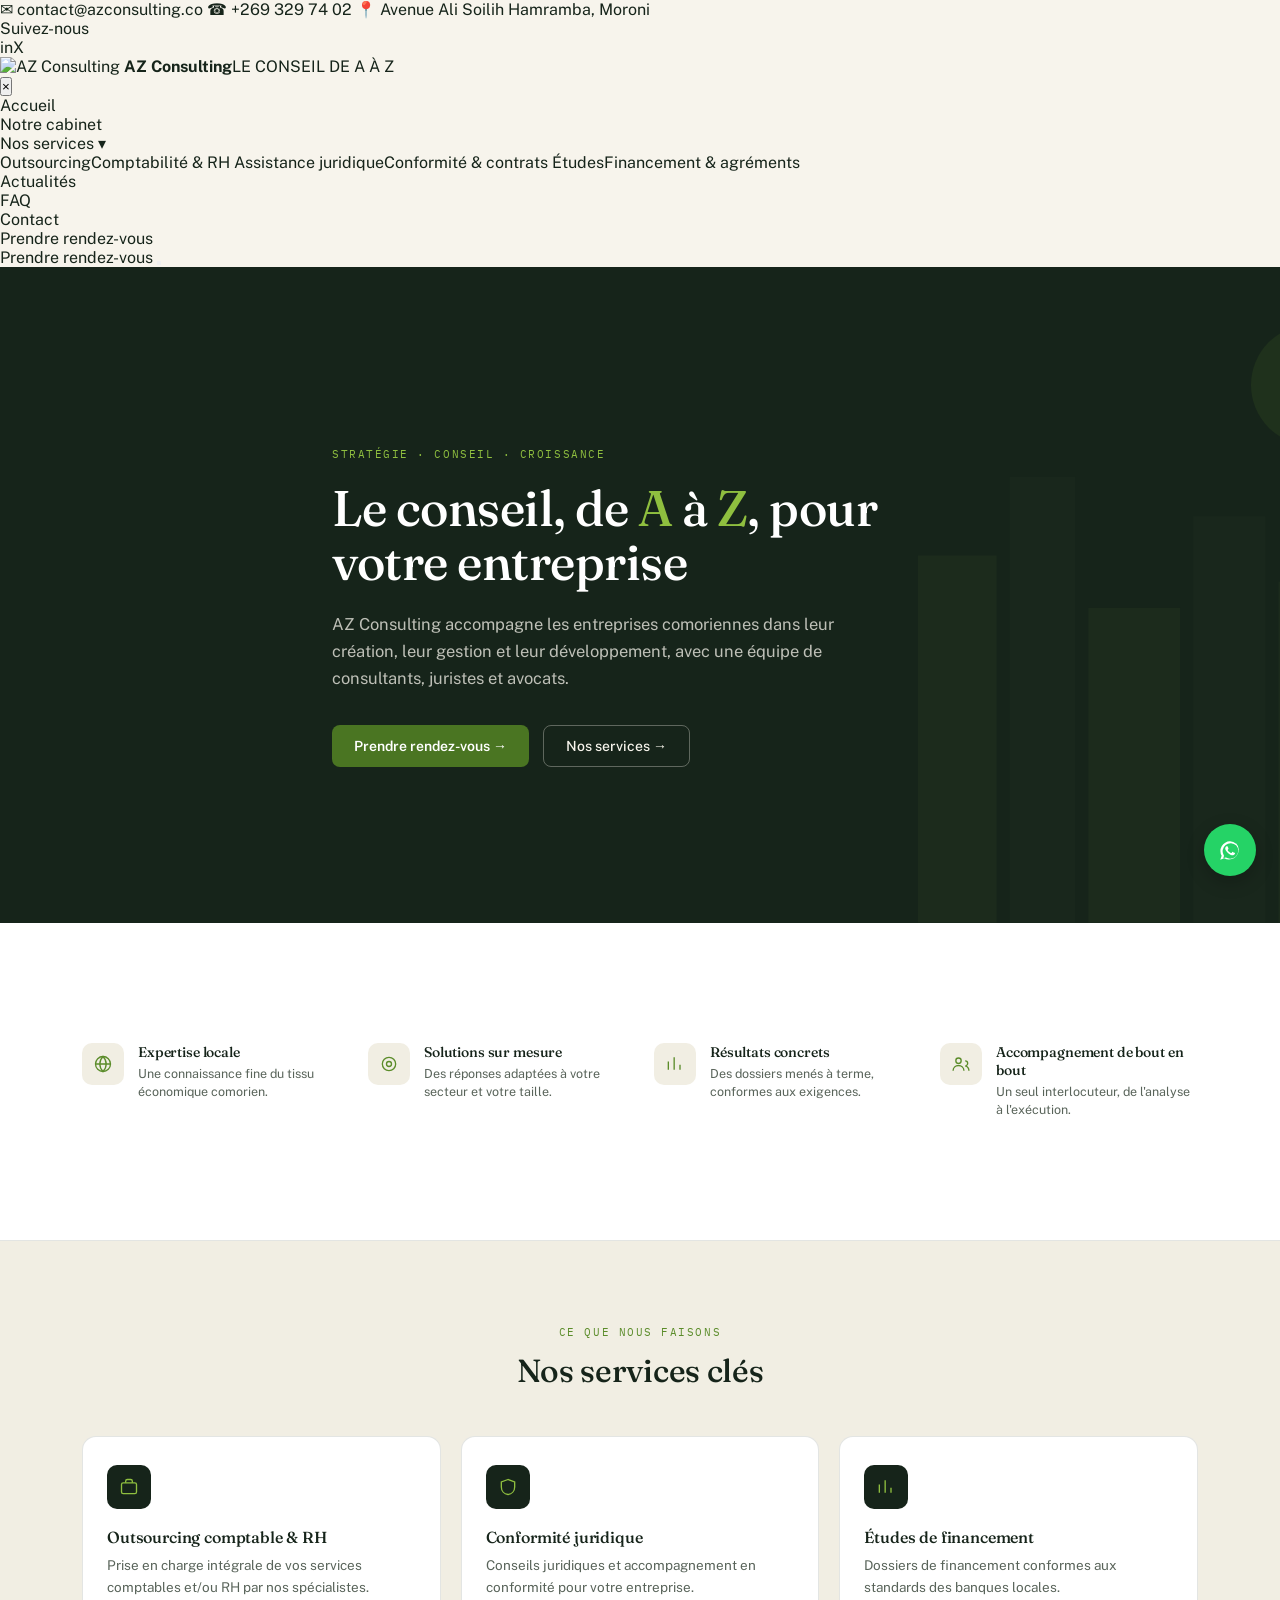
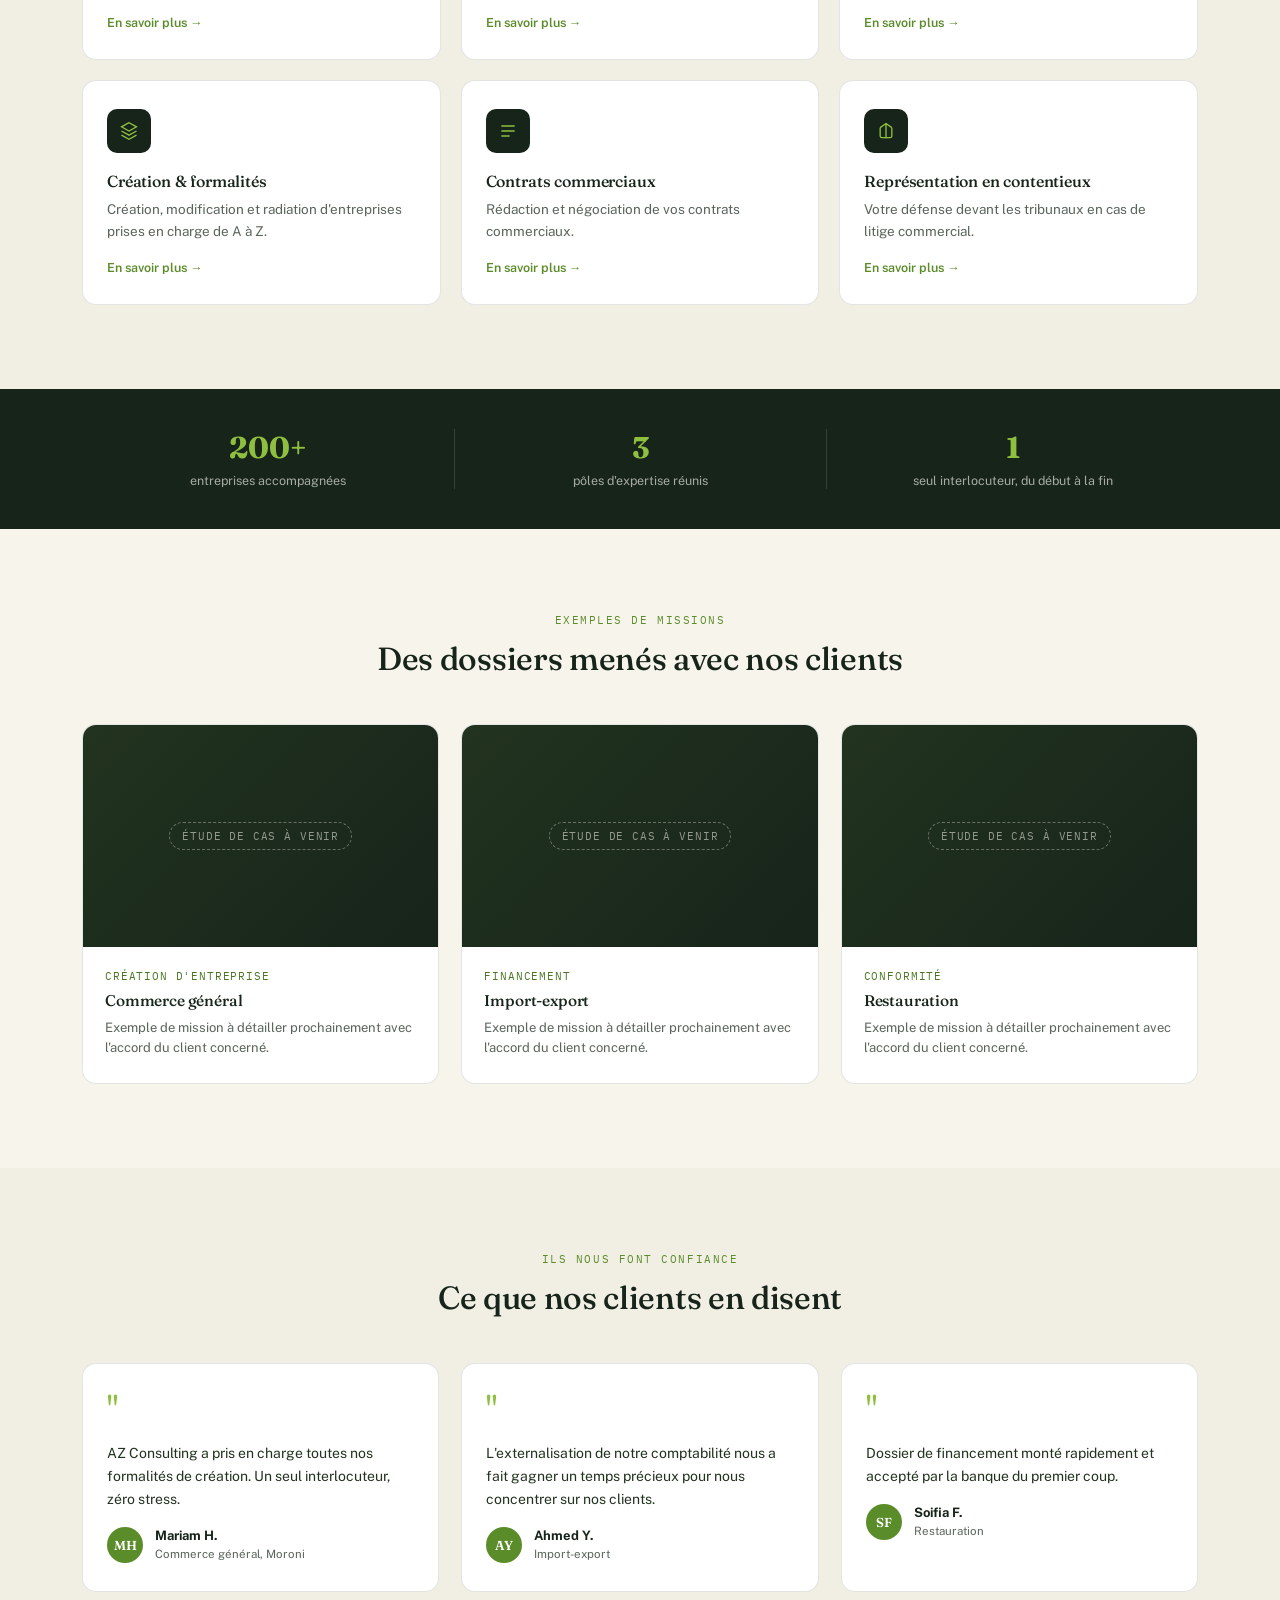
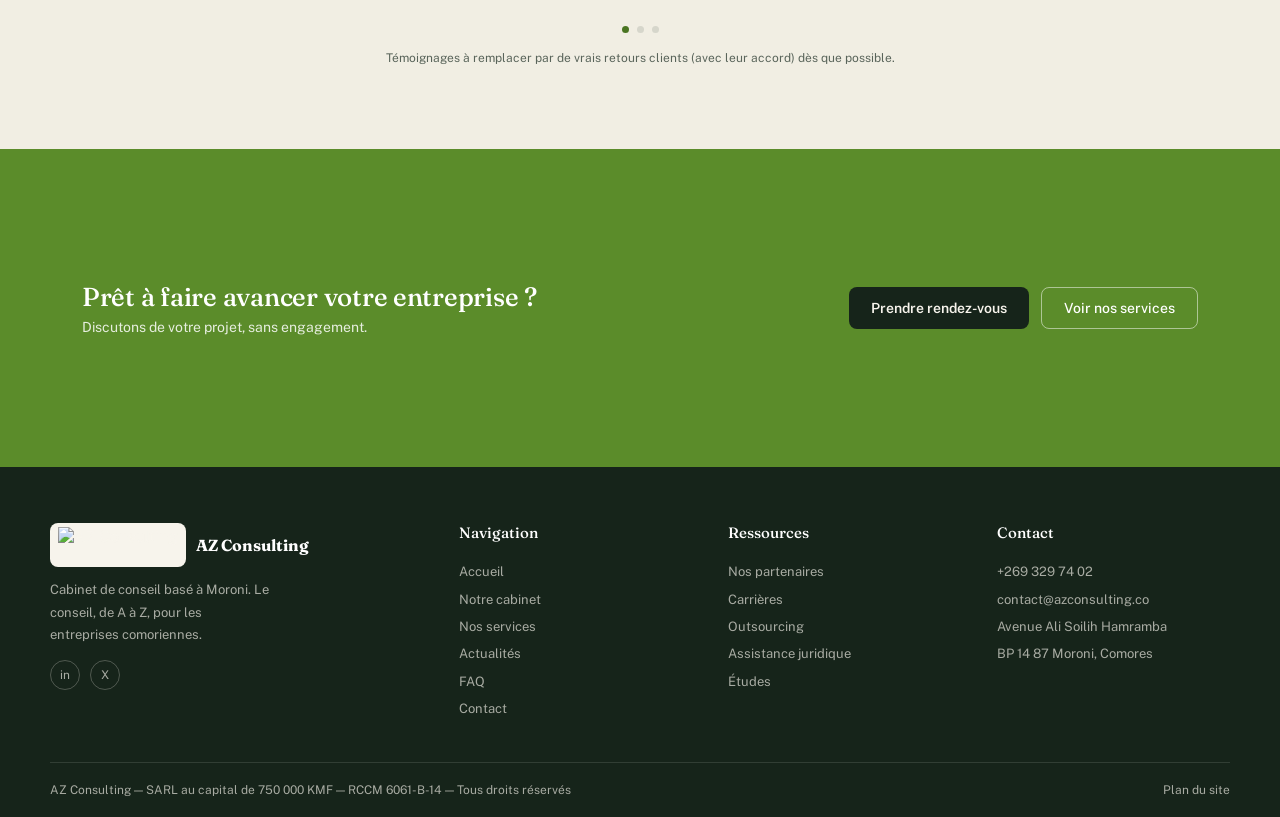
==== commit 731f89b4: "Add files via upload" ====
--- a/index.html
+++ b/index.html
@@ -11,19 +11,17 @@
 <style>
   :root{
     --ink:#16241A; --ink-soft:#22331F; --cream:#F7F4EC; --white:#FFFFFF;
-    --green:#5B8C2A; --green-light:#8FBF3F; --gold:#B98A33; --slate:#59645A;
+    --green:#5B8C2A; --green-light:#8FBF3F; --green-dark:#4A7522; --slate:#59645A;
     --panel:#F1EEE3; --line: rgba(28,43,30,0.12);
   }
   *{box-sizing:border-box; margin:0; padding:0;}
   body{font-family:'Public Sans', sans-serif; background:var(--cream); color:var(--ink); -webkit-font-smoothing:antialiased;}
   h1,h2,h3{font-family:'Fraunces', serif; font-weight:500; letter-spacing:-0.01em; color:var(--ink);}
-  a{color:inherit; text-decoration:none; cursor:pointer;}
+  a{color:inherit; text-decoration:none;}
   .wrap{max-width:1180px; margin:0 auto; padding:0 32px;}
   .eyebrow{font-family:'IBM Plex Mono', monospace; font-size:11px; letter-spacing:0.14em; text-transform:uppercase; color:var(--green);}
   ul{list-style:none;}
-  section{padding:84px 0;}
-
-  /* topbar + header */
+
   .topbar{background:var(--ink); color:rgba(247,244,236,0.75); font-size:12.5px;}
   .topbar .wrap{display:flex; justify-content:space-between; align-items:center; padding:9px 32px;}
   .topbar .left{display:flex; gap:26px;}
@@ -33,13 +31,13 @@
   .topbar .social a{width:22px; height:22px; border:1px solid rgba(247,244,236,0.3); border-radius:50%; display:flex; align-items:center; justify-content:center; font-size:10px;}
 
   header{position:sticky; top:0; z-index:30; background:rgba(247,244,236,0.95); backdrop-filter:blur(6px); border-bottom:1px solid var(--line);}
-  .nav{display:flex; align-items:center; justify-content:space-between; padding:14px 32px;}
+  .nav{display:flex; align-items:center; justify-content:space-between; padding:16px 32px;}
   .logo{display:flex; align-items:center; gap:10px;}
   .logo-mark{height:34px; width:auto; display:block; flex:none;}
   .logo-text{line-height:1.15;}
   .logo-text b{font-family:'Fraunces', serif; font-size:16px; display:block;}
   .logo-text span{font-size:10px; color:var(--slate); letter-spacing:0.04em;}
-  nav.main ul{display:flex; gap:28px; font-size:13.5px; font-weight:500; align-items:center;}
+  nav.main ul{display:flex; gap:32px; font-size:14px; font-weight:500; align-items:center;}
   nav.main a{color:var(--slate); position:relative; padding:6px 0;}
   nav.main a.active{color:var(--ink);}
   nav.main a.active::after{content:""; position:absolute; left:0; right:0; bottom:-2px; height:2px; background:var(--green);}
@@ -49,9 +47,8 @@
   .dropdown a{display:block; padding:10px 12px; border-radius:8px; font-size:13.5px; color:var(--ink);}
   .dropdown a:hover{background:var(--panel);}
   .dropdown a span{display:block; font-size:11.5px; color:var(--slate); font-weight:400; margin-top:2px;}
-  .nav-cta{background:var(--gold); color:var(--white); font-size:13px; font-weight:600; padding:11px 20px; border-radius:8px;}
-
-  /* hero homepage */
+  .nav-cta{background:var(--green-dark); color:var(--white); font-size:13px; font-weight:600; padding:11px 20px; border-radius:8px;}
+
   .hero{position:relative; background:var(--ink); color:var(--cream); overflow:hidden;}
   .skyline{position:absolute; right:0; bottom:0; left:0; height:100%; opacity:0.5; pointer-events:none;}
   .hero .wrap{position:relative; padding:96px 32px 72px; max-width:680px;}
@@ -60,16 +57,9 @@
   .hero h1 em{font-style:normal; color:var(--green-light);}
   .hero p{font-size:16.5px; line-height:1.65; color:rgba(247,244,236,0.75); max-width:520px; margin-bottom:32px;}
   .hero-actions{display:flex; gap:14px; align-items:center;}
-  .btn-gold{background:var(--gold); color:var(--white); font-weight:600; font-size:14px; padding:13px 22px; border-radius:8px; display:inline-flex; align-items:center; gap:8px;}
+  .btn-green{background:var(--green-dark); color:var(--white); font-weight:600; font-size:14px; padding:13px 22px; border-radius:8px; display:inline-flex; align-items:center; gap:8px;}
   .btn-ghost{border:1px solid rgba(247,244,236,0.32); color:var(--cream); font-weight:500; font-size:14px; padding:12px 22px; border-radius:8px; display:inline-flex; align-items:center; gap:8px;}
 
-  /* hero pages internes */
-  .page-hero{background:var(--ink); color:var(--white); padding:64px 0 48px;}
-  .page-hero .eyebrow{color:var(--green-light); margin-bottom:14px;}
-  .page-hero h1{font-size:38px; color:var(--white); max-width:620px;}
-  .page-hero p{color:rgba(247,244,236,0.7); font-size:15px; max-width:520px; margin-top:14px;}
-
-  /* features strip */
   .features{background:var(--white); border-bottom:1px solid var(--line);}
   .features .wrap{display:grid; grid-template-columns:repeat(4,1fr); gap:28px; padding:36px 32px;}
   .feature{display:flex; gap:14px; align-items:flex-start;}
@@ -78,6 +68,7 @@
   .feature h3{font-size:14px; margin-bottom:4px;}
   .feature p{font-size:12.5px; color:var(--slate); line-height:1.5;}
 
+  section{padding:84px 0;}
   .section-head{text-align:center; max-width:560px; margin:0 auto 46px;}
   .section-head .eyebrow{justify-content:center; display:flex; margin-bottom:12px;}
   .section-head h2{font-size:32px;}
@@ -102,7 +93,7 @@
   .case-thumb{aspect-ratio:16/10; background:linear-gradient(135deg, var(--ink-soft), var(--ink)); display:flex; align-items:center; justify-content:center;}
   .case-thumb span{font-family:'IBM Plex Mono', monospace; font-size:10.5px; letter-spacing:0.08em; text-transform:uppercase; color:rgba(247,244,236,0.55); border:1px dashed rgba(247,244,236,0.35); padding:6px 12px; border-radius:100px;}
   .case-body{padding:22px 22px 24px;}
-  .case-body .tag{font-family:'IBM Plex Mono', monospace; font-size:10.5px; letter-spacing:0.08em; text-transform:uppercase; color:var(--gold); margin-bottom:8px; display:block;}
+  .case-body .tag{font-family:'IBM Plex Mono', monospace; font-size:10.5px; letter-spacing:0.08em; text-transform:uppercase; color:var(--green-dark); margin-bottom:8px; display:block;}
   .case-body h3{font-size:15.5px; margin-bottom:8px;}
   .case-body p{font-size:13px; color:var(--slate); line-height:1.6;}
 
@@ -117,7 +108,7 @@
   .testi-who span{font-size:11.5px; color:var(--slate);}
   .dots{display:flex; justify-content:center; gap:8px; margin-top:34px;}
   .dots span{width:7px; height:7px; border-radius:50%; background:var(--line);}
-  .dots span.on{background:var(--gold);}
+  .dots span.on{background:var(--green-dark);}
   .note-small{font-size:12px; color:var(--slate); margin-top:18px; text-align:center;}
 
   .cta-band{background:var(--green); color:var(--white);}
@@ -125,105 +116,9 @@
   .cta-band-copy h2{color:var(--white); font-size:26px; margin-bottom:6px;}
   .cta-band-copy p{color:rgba(255,255,255,0.85); font-size:14px;}
   .cta-band-actions{display:flex; gap:12px;}
-  .cta-band h2{color:var(--white); font-size:26px; max-width:420px;}
   .btn-dark{background:var(--ink); color:var(--cream); font-weight:600; font-size:14px; padding:13px 22px; border-radius:8px;}
   .btn-outline-w{border:1px solid rgba(255,255,255,0.5); color:var(--white); font-weight:500; font-size:14px; padding:12px 22px; border-radius:8px;}
-  .btn-primary{background:var(--ink); color:var(--cream); font-weight:600; font-size:14px; padding:13px 22px; border-radius:8px; display:inline-block;}
-
-  /* cabinet */
-  .cabinet-layout{display:grid; grid-template-columns:1fr 320px; gap:64px; align-items:start;}
-  .cabinet-body p{font-size:15.5px; color:var(--slate); line-height:1.75; margin-bottom:18px;}
-  .cabinet-body p.strong{font-weight:600; color:var(--ink); font-size:16.5px;}
-  .photo-placeholder{aspect-ratio:16/7; border-radius:14px; margin-bottom:34px; background:linear-gradient(135deg, var(--ink), var(--ink-soft)); display:flex; align-items:center; justify-content:center;}
-  .photo-placeholder span{font-family:'IBM Plex Mono', monospace; font-size:11px; letter-spacing:0.1em; text-transform:uppercase; color:rgba(247,244,236,0.55); border:1px dashed rgba(247,244,236,0.35); padding:8px 16px; border-radius:100px;}
-  .team-strip{display:grid; grid-template-columns:repeat(3,1fr); gap:1px; background:var(--line); border:1px solid var(--line); border-radius:14px; overflow:hidden; margin-top:38px;}
-  .team-card{background:var(--white); padding:26px 24px;}
-  .team-card .role{font-family:'IBM Plex Mono', monospace; font-size:10.5px; letter-spacing:0.08em; text-transform:uppercase; color:var(--gold); margin-bottom:8px; display:block;}
-  .team-card h3{font-size:16px; margin-bottom:6px;}
-  .team-card p{font-size:13.5px; color:var(--slate); line-height:1.55;}
-  .side-card{background:var(--white); border:1px solid var(--line); border-radius:14px; padding:26px 24px; margin-bottom:20px;}
-  .side-card h4{font-family:'Fraunces', serif; font-size:16px; margin-bottom:14px; border-bottom:1px solid var(--line); padding-bottom:12px;}
-  .side-card p, .side-card li{font-size:13.5px; color:var(--slate); line-height:1.8;}
-  .side-card ul{list-style:none;}
-  .inline-link{color:var(--green); font-weight:600;}
-
-  /* services detail */
-  .services-layout{display:grid; grid-template-columns:1fr 300px; gap:56px; align-items:start;}
-  .service-block{border-top:1px solid var(--line); padding:40px 0; display:grid; grid-template-columns:64px 1fr; gap:24px; scroll-margin-top:100px;}
-  .service-block:first-child{border-top:none; padding-top:0;}
-  .service-block .letter{font-family:'Fraunces', serif; font-size:46px; color:transparent; -webkit-text-stroke:1.6px var(--green);}
-  .service-block h2{font-size:22px; margin-bottom:12px;}
-  .service-block p{font-size:15px; color:var(--slate); line-height:1.75; max-width:560px;}
-  .service-block ul{margin-top:14px; padding-left:0; list-style:none;}
-  .service-block li{font-size:14px; color:var(--slate); padding:8px 0 8px 22px; position:relative; border-top:1px solid var(--line);}
-  .service-block li:first-child{border-top:none;}
-  .service-block li::before{content:"→"; position:absolute; left:0; color:var(--gold);}
-  .side-card.sticky{position:sticky; top:100px;}
-  .side-card .btn-primary{width:100%; text-align:center;}
-
-  /* contact */
-  .contact-layout{display:grid; grid-template-columns:1fr 340px; gap:56px; align-items:start;}
-  form{display:flex; flex-direction:column; gap:18px;}
-  .field label{display:block; font-size:13px; font-weight:600; margin-bottom:6px;}
-  .field .req{color:var(--gold);}
-  .field input, .field textarea{width:100%; border:1px solid var(--line); background:var(--white); border-radius:8px; padding:12px 14px; font-family:'Public Sans', sans-serif; font-size:14px; color:var(--ink);}
-  .field input:focus, .field textarea:focus{outline:none; border-color:var(--green);}
-  .field textarea{min-height:130px; resize:vertical;}
-  .captcha-box{display:flex; align-items:center; gap:16px; background:var(--white); border:1px solid var(--line); border-radius:8px; padding:14px;}
-  .captcha-fake{font-family:'IBM Plex Mono', monospace; font-size:15px; letter-spacing:0.12em; color:var(--slate); background:var(--cream); padding:8px 14px; border-radius:6px; transform:skew(-4deg);}
-  .captcha-box input{max-width:160px;}
-  .notice{font-size:12.5px; color:var(--gold);}
-  .btn-form{background:var(--ink); color:var(--cream); font-weight:600; font-size:14px; padding:14px 26px; border-radius:8px; border:none; cursor:pointer; align-self:flex-start; font-family:inherit;}
-  .map-embed{width:100%; height:180px; border:0; border-radius:10px; display:block; margin-top:14px;}
-  .wa-inline{display:inline-flex; align-items:center; gap:8px; background:#25D366; color:var(--white); font-size:13px; font-weight:600; padding:10px 16px; border-radius:8px; margin-top:6px;}
-  .wa-inline svg{width:16px; height:16px;}
-
-  /* faq */
-  .faq{background:var(--white); border-top:1px solid var(--line);}
-  .faq .wrap{max-width:820px;}
-  .faq h2{font-size:28px; margin-bottom:30px;}
-  .faq-item{border-top:1px solid var(--line); padding:20px 0;}
-  .faq-item:last-child{border-bottom:1px solid var(--line);}
-  .faq-item h3{font-size:15px; margin-bottom:8px;}
-  .faq-item p{font-size:14px; color:var(--slate); line-height:1.65;}
-  .faq-cat{margin-bottom:50px;}
-  .faq-cat:last-child{margin-bottom:0;}
-  .faq-cat h2.cat-title{font-size:13px; font-family:'IBM Plex Mono', monospace; letter-spacing:0.1em; text-transform:uppercase; color:var(--gold); margin-bottom:18px; font-weight:500;}
-
-  /* partenaires */
-  .intro p{font-size:15.5px; color:var(--slate); line-height:1.75; max-width:720px; margin-bottom:16px;}
-  .partner-grid{display:grid; grid-template-columns:repeat(3,1fr); gap:20px; margin-top:40px;}
-  .partner-card{background:var(--white); border:1px solid var(--line); border-radius:14px; padding:28px 24px;}
-  .partner-card .tag{font-family:'IBM Plex Mono', monospace; font-size:10.5px; letter-spacing:0.08em; text-transform:uppercase; color:var(--gold); margin-bottom:10px; display:block;}
-  .partner-card h3{font-size:16px; margin-bottom:8px;}
-  .partner-card p{font-size:13.5px; color:var(--slate); line-height:1.6;}
-
-  /* carrieres */
-  .careers-layout{display:grid; grid-template-columns:1fr 320px; gap:56px; align-items:start;}
-  .careers-body p{font-size:15.5px; color:var(--slate); line-height:1.75; margin-bottom:18px;}
-  .value-grid{display:grid; grid-template-columns:repeat(3,1fr); gap:1px; background:var(--line); border:1px solid var(--line); border-radius:14px; overflow:hidden; margin:32px 0;}
-  .value-card{background:var(--white); padding:24px 22px;}
-  .value-card h3{font-size:15px; margin-bottom:8px;}
-  .value-card p{font-size:13px; color:var(--slate); line-height:1.55;}
-  .job-empty{background:var(--white); border:1px dashed var(--line); border-radius:14px; padding:32px; text-align:center; margin-top:10px;}
-  .job-empty h3{font-size:16px; margin-bottom:8px;}
-  .job-empty p{font-size:13.5px; color:var(--slate); line-height:1.6;}
-
-  /* actualites */
-  .article-grid{display:grid; grid-template-columns:repeat(3,1fr); gap:22px;}
-  .empty-state{background:var(--white); border:1px dashed var(--line); border-radius:14px; padding:48px; text-align:center; margin-top:0;}
-  .empty-state h2{font-size:20px; margin-bottom:10px;}
-  .empty-state p{font-size:14px; color:var(--slate); max-width:460px; margin:0 auto;}
-
-  /* plan du site */
-  .plan-list{max-width:560px; margin:0 auto;}
-  .plan-list li{border-top:1px solid var(--line); padding:18px 0;}
-  .plan-list li:last-child{border-bottom:1px solid var(--line);}
-  .plan-list a{display:flex; justify-content:space-between; align-items:center; font-size:16px; font-weight:500;}
-  .plan-list a:hover{color:var(--green);}
-  .plan-list span{font-size:13px; color:var(--slate); font-weight:400;}
-
-  /* footer */
+
   footer{background:var(--ink); color:rgba(247,244,236,0.65);}
   .footer-top{padding:56px 0 40px;}
   .footer-grid2{display:grid; grid-template-columns:1.6fr 1fr 1fr 1fr; gap:36px;}
@@ -239,12 +134,6 @@
   .wa-float{position:fixed; right:24px; bottom:24px; z-index:40; background:#25D366; color:var(--white); width:52px; height:52px; border-radius:50%; display:flex; align-items:center; justify-content:center; box-shadow:0 6px 18px rgba(0,0,0,0.22);}
   .wa-float svg{width:26px; height:26px;}
 
-  /* routing */
-  .page{display:none;}
-  .page.is-active{display:block;}
-
-  .test-banner{background:var(--gold); color:var(--white); text-align:center; font-size:12px; font-family:'IBM Plex Mono', monospace; padding:6px; letter-spacing:0.04em;}
-
   @media (max-width:960px){
     .topbar .left span:nth-child(3), .topbar{display:none;}
     nav.main{display:none;}
@@ -253,464 +142,225 @@
     .stats-band .wrap{grid-template-columns:1fr; gap:22px;}
     .stat2{border-left:none; border-top:1px solid rgba(247,244,236,0.14); padding-top:18px;}
     .stat2:first-child{border-top:none; padding-top:0;}
-    .service-grid2, .case-grid, .testi-grid, .partner-grid, .value-grid, .article-grid{grid-template-columns:1fr;}
+    .service-grid2, .case-grid, .testi-grid{grid-template-columns:1fr;}
     .cta-band .wrap{flex-direction:column; gap:20px; align-items:flex-start;}
     .footer-grid2{grid-template-columns:1fr 1fr; gap:28px;}
     .footer-bottom{flex-direction:column; gap:8px;}
-    .cabinet-layout, .services-layout, .contact-layout, .careers-layout{grid-template-columns:1fr;}
-    .team-strip{grid-template-columns:1fr;}
   }
 </style>
+<style>:root{--az-max:1180px}</style>
+<meta name="theme-color" content="#16241A">
+<link rel="stylesheet" href="assets/site.css">
 </head>
 <body>
 
-<div class="test-banner">MODE TEST — navigation simulée en JavaScript dans un seul fichier, à remplacer par de vraies pages une fois hébergé sur OVH</div>
-
-<div class="topbar">
-  <div class="wrap">
-    <div class="left">
-      <span>✉ contact@azconsulting.co</span>
-      <span>☎ +269 329 74 02</span>
-      <span>📍 Moroni, Union des Comores</span>
-    </div>
-    <div class="right">
-      Suivez-nous
-      <div class="social"><a href="#">in</a><a href="#">X</a></div>
+<div class="az-topbar">
+  <div class="az-wrap">
+    <div class="az-tb-left">
+      <a href="mailto:contact@azconsulting.co">✉ contact@azconsulting.co</a>
+      <a href="tel:+2693297402">☎ +269 329 74 02</a>
+      <span class="az-tb-addr">📍 Avenue Ali Soilih Hamramba, Moroni</span>
+    </div>
+    <div class="az-tb-right">
+      <span>Suivez-nous</span>
+      <div class="az-tb-social"><a href="#" aria-label="LinkedIn">in</a><a href="#" aria-label="X">X</a></div>
     </div>
   </div>
 </div>
 
-<header>
-  <div class="nav wrap">
-    <a href="#accueil" data-nav="accueil" class="logo">
-      <img src="[data-uri]" alt="AZ Consulting" class="logo-mark">
-      <div class="logo-text"><b>AZ Consulting</b><span>LE CONSEIL DE A À Z</span></div>
+<div class="az-header" id="azHeader">
+  <div class="az-nav az-wrap">
+    <a class="az-logo" href="index.html" aria-label="AZ Consulting, accueil">
+      <img src="assets/logo-header.png" alt="AZ Consulting">
+      <span class="az-logo-text"><b>AZ Consulting</b><span>LE CONSEIL DE A À Z</span></span>
     </a>
-    <nav class="main">
+    <div class="az-menu" id="azMenu" role="navigation" aria-label="Navigation principale">
+      <button type="button" class="az-menu-close" aria-label="Fermer le menu">×</button>
       <ul>
-        <li><a href="#accueil" data-nav="accueil" class="nav-link">Accueil</a></li>
-        <li><a href="#cabinet" data-nav="cabinet" class="nav-link">Notre cabinet</a></li>
-        <li class="has-drop">
-          <a href="#services" data-nav="services" class="nav-link">Nos services ▾</a>
-          <div class="dropdown">
-            <a href="#services" data-nav="services" data-anchor="outsourcing">Outsourcing<span>Comptabilité & RH</span></a>
-            <a href="#services" data-nav="services" data-anchor="juridique">Assistance juridique<span>Conformité & contrats</span></a>
-            <a href="#services" data-nav="services" data-anchor="etudes">Études<span>Financement & agréments</span></a>
+        <li><a href="index.html" class="active">Accueil</a></li>
+        <li><a href="cabinet.html">Notre cabinet</a></li>
+        <li class="az-has-drop">
+          <a href="services.html">Nos services ▾</a>
+          <div class="az-dropdown">
+            <a href="services.html#outsourcing">Outsourcing<span>Comptabilité &amp; RH</span></a>
+            <a href="services.html#juridique">Assistance juridique<span>Conformité &amp; contrats</span></a>
+            <a href="services.html#etudes">Études<span>Financement &amp; agréments</span></a>
           </div>
         </li>
-        <li><a href="#actualites" data-nav="actualites" class="nav-link">Actualités</a></li>
-        <li><a href="#faq" data-nav="faq" class="nav-link">FAQ</a></li>
-        <li><a href="#contact" data-nav="contact" class="nav-link">Contact</a></li>
+        <li><a href="actualites.html">Actualités</a></li>
+        <li><a href="faq.html">FAQ</a></li>
+        <li><a href="contact.html">Contact</a></li>
       </ul>
-    </nav>
-    <a href="#contact" data-nav="contact" class="nav-cta">Prendre rendez-vous</a>
-  </div>
-</header>
-
-<main>
-
-<!-- ===================== ACCUEIL ===================== -->
-<section class="page is-active" id="page-accueil">
-
-  <section class="hero">
-    <svg class="skyline" viewBox="0 0 1200 500" preserveAspectRatio="xMaxYMax slice" xmlns="http://www.w3.org/2000/svg">
-      <rect x="700" y="220" width="60" height="280" fill="#22331F"/>
-      <rect x="770" y="160" width="50" height="340" fill="#1C2B1E"/>
-      <rect x="830" y="260" width="70" height="240" fill="#22331F"/>
-      <rect x="910" y="190" width="55" height="310" fill="#1C2B1E"/>
-      <rect x="975" y="240" width="45" height="260" fill="#22331F"/>
-      <rect x="1030" y="140" width="65" height="360" fill="#1C2B1E"/>
-      <rect x="1105" y="210" width="55" height="290" fill="#22331F"/>
-      <circle cx="1000" cy="90" r="46" fill="#5B8C2A" opacity="0.25"/>
-    </svg>
-    <div class="wrap">
-      <div class="eyebrow">STRATÉGIE · CONSEIL · CROISSANCE</div>
-      <h1>Le conseil, de <em>A</em> à <em>Z</em>, pour votre entreprise</h1>
-      <p>AZ Consulting accompagne les entreprises comoriennes dans leur création, leur gestion et leur développement, avec une équipe de consultants, juristes et avocats.</p>
-      <div class="hero-actions">
-        <a href="#contact" data-nav="contact" class="btn-gold">Prendre rendez-vous →</a>
-        <a href="#services" data-nav="services" class="btn-ghost">Nos services →</a>
-      </div>
-    </div>
-  </section>
-
-  <section class="features">
-    <div class="wrap">
-      <div class="feature"><div class="ic"><svg viewBox="0 0 24 24"><circle cx="12" cy="12" r="9"/><path d="M3 12h18M12 3c2.5 2.5 3.8 5.6 3.8 9s-1.3 6.5-3.8 9c-2.5-2.5-3.8-5.6-3.8-9s1.3-6.5 3.8-9Z"/></svg></div><div><h3>Expertise locale</h3><p>Une connaissance fine du tissu économique comorien.</p></div></div>
-      <div class="feature"><div class="ic"><svg viewBox="0 0 24 24"><circle cx="12" cy="12" r="8"/><circle cx="12" cy="12" r="3"/></svg></div><div><h3>Solutions sur mesure</h3><p>Des réponses adaptées à votre secteur et votre taille.</p></div></div>
-      <div class="feature"><div class="ic"><svg viewBox="0 0 24 24"><path d="M4 19V9M11 19V4M18 19v-6"/></svg></div><div><h3>Résultats concrets</h3><p>Des dossiers menés à terme, conformes aux exigences.</p></div></div>
-      <div class="feature"><div class="ic"><svg viewBox="0 0 24 24"><circle cx="9" cy="8" r="3.2"/><path d="M2.5 20c0-3.6 2.9-6.2 6.5-6.2S15.5 16.4 15.5 20M17 8.2a3 3 0 1 1 0 6M21.5 20c0-2.8-1.9-5-4.5-5.7"/></svg></div><div><h3>Accompagnement de bout en bout</h3><p>Un seul interlocuteur, de l'analyse à l'exécution.</p></div></div>
-    </div>
-  </section>
-
-  <section class="services-sec">
-    <div class="wrap">
-      <div class="section-head"><div class="eyebrow">Ce que nous faisons</div><h2>Nos services clés</h2></div>
-      <div class="service-grid2">
-        <div class="service-card2"><div class="ic"><svg viewBox="0 0 24 24"><rect x="3" y="7" width="18" height="13" rx="2"/><path d="M8 7V5a2 2 0 0 1 2-2h4a2 2 0 0 1 2 2v2"/></svg></div><h3>Outsourcing comptable & RH</h3><p>Prise en charge intégrale de vos services comptables et/ou RH par nos spécialistes.</p><a href="#services" data-nav="services" data-anchor="outsourcing">En savoir plus →</a></div>
-        <div class="service-card2"><div class="ic"><svg viewBox="0 0 24 24"><path d="M12 3 4 6v6c0 5 3.5 8.5 8 9 4.5-.5 8-4 8-9V6l-8-3Z"/></svg></div><h3>Conformité juridique</h3><p>Conseils juridiques et accompagnement en conformité pour votre entreprise.</p><a href="#services" data-nav="services" data-anchor="juridique">En savoir plus →</a></div>
-        <div class="service-card2"><div class="ic"><svg viewBox="0 0 24 24"><path d="M4 19V9M11 19V4M18 19v-6"/></svg></div><h3>Études de financement</h3><p>Dossiers de financement conformes aux standards des banques locales.</p><a href="#services" data-nav="services" data-anchor="etudes">En savoir plus →</a></div>
-        <div class="service-card2"><div class="ic"><svg viewBox="0 0 24 24"><path d="M12 2 3 7l9 5 9-5-9-5Z"/><path d="M3 12l9 5 9-5M3 17l9 5 9-5"/></svg></div><h3>Création & formalités</h3><p>Création, modification et radiation d'entreprises prises en charge de A à Z.</p><a href="#services" data-nav="services" data-anchor="juridique">En savoir plus →</a></div>
-        <div class="service-card2"><div class="ic"><svg viewBox="0 0 24 24"><path d="M4 6h16M4 12h16M4 18h10"/></svg></div><h3>Contrats commerciaux</h3><p>Rédaction et négociation de vos contrats commerciaux.</p><a href="#services" data-nav="services" data-anchor="juridique">En savoir plus →</a></div>
-        <div class="service-card2"><div class="ic"><svg viewBox="0 0 24 24"><path d="M12 3v18M5 8l7-5 7 5M5 8v10a2 2 0 0 0 2 2h10a2 2 0 0 0 2-2V8"/></svg></div><h3>Représentation en contentieux</h3><p>Votre défense devant les tribunaux en cas de litige commercial.</p><a href="#services" data-nav="services" data-anchor="juridique">En savoir plus →</a></div>
-      </div>
-    </div>
-  </section>
-
-  <section class="stats-band">
-    <div class="wrap">
-      <div class="stat2"><b>200+</b><span>entreprises accompagnées</span></div>
-      <div class="stat2"><b>3</b><span>pôles d'expertise réunis</span></div>
-      <div class="stat2"><b>1</b><span>seul interlocuteur, du début à la fin</span></div>
-    </div>
-  </section>
-
-  <section>
-    <div class="wrap">
-      <div class="section-head"><div class="eyebrow">Exemples de missions</div><h2>Des dossiers menés avec nos clients</h2></div>
-      <div class="case-grid">
-        <div class="case-card"><div class="case-thumb"><span>Étude de cas à venir</span></div><div class="case-body"><span class="tag">Création d'entreprise</span><h3>Commerce général</h3><p>Exemple de mission à détailler prochainement avec l'accord du client concerné.</p></div></div>
-        <div class="case-card"><div class="case-thumb"><span>Étude de cas à venir</span></div><div class="case-body"><span class="tag">Financement</span><h3>Import-export</h3><p>Exemple de mission à détailler prochainement avec l'accord du client concerné.</p></div></div>
-        <div class="case-card"><div class="case-thumb"><span>Étude de cas à venir</span></div><div class="case-body"><span class="tag">Conformité</span><h3>Restauration</h3><p>Exemple de mission à détailler prochainement avec l'accord du client concerné.</p></div></div>
-      </div>
-    </div>
-  </section>
-
-  <section class="testi-sec">
-    <div class="wrap">
-      <div class="section-head"><div class="eyebrow">Ils nous font confiance</div><h2>Ce que nos clients en disent</h2></div>
-      <div class="testi-grid">
-        <div class="testi-card2"><div class="quote">"</div><p>AZ Consulting a pris en charge toutes nos formalités de création. Un seul interlocuteur, zéro stress.</p><div class="testi-who"><div class="testi-avatar">MH</div><div><b>Mariam H.</b><span>Commerce général, Moroni</span></div></div></div>
-        <div class="testi-card2"><div class="quote">"</div><p>L'externalisation de notre comptabilité nous a fait gagner un temps précieux pour nous concentrer sur nos clients.</p><div class="testi-who"><div class="testi-avatar">AY</div><div><b>Ahmed Y.</b><span>Import-export</span></div></div></div>
-        <div class="testi-card2"><div class="quote">"</div><p>Dossier de financement monté rapidement et accepté par la banque du premier coup.</p><div class="testi-who"><div class="testi-avatar">SF</div><div><b>Soifia F.</b><span>Restauration</span></div></div></div>
-      </div>
-      <div class="dots"><span class="on"></span><span></span><span></span></div>
-      <p class="note-small">Témoignages à remplacer par de vrais retours clients (avec leur accord) dès que possible.</p>
-    </div>
-  </section>
-
-  <section class="cta-band">
-    <div class="wrap">
-      <div class="cta-band-copy"><h2>Prêt à faire avancer votre entreprise ?</h2><p>Discutons de votre projet, sans engagement.</p></div>
-      <div class="cta-band-actions">
-        <a href="#contact" data-nav="contact" class="btn-dark">Prendre rendez-vous</a>
-        <a href="#services" data-nav="services" class="btn-outline-w">Voir nos services</a>
-      </div>
-    </div>
-  </section>
-
-</section>
-
-<!-- ===================== NOTRE CABINET ===================== -->
-<section class="page" id="page-cabinet">
-  <section class="page-hero" style="padding-bottom:48px;">
-    <div class="wrap">
-      <div class="eyebrow">Notre cabinet</div>
-      <h1>Notre ambition : être votre unique conseiller</h1>
-    </div>
-  </section>
-
-  <section>
-    <div class="wrap cabinet-layout">
-      <div class="cabinet-body">
-        <div class="photo-placeholder"><span>Photo de l'équipe ou du bureau — à ajouter</span></div>
-        <p>AZ Consulting est un cabinet de conseil et de services basé à Moroni, en Union des Comores.</p>
-        <p>Notre équipe réunit consultants, juristes et avocats, et s'appuie sur un large réseau de partenaires pour mettre son expertise au service des chefs d'entreprise.</p>
-        <p>Nous proposons une gamme complète de services pour vous assister dans tous les domaines : création de société, négociation de contrats commerciaux, réponse aux marchés publics, recrutement, élaboration de business plans.</p>
-        <p>Vous êtes dépassés par des tâches qui ne relèvent pas de votre cœur de métier, mais auxquelles vous ne pouvez pas échapper ?</p>
-        <p class="strong">AZ Consulting vous propose une solution de gestion qui vous permet de vous recentrer sur votre activité, avec la garantie d'un service de qualité.</p>
-        <p class="strong">Si vous ne savez pas par où commencer, faites-nous confiance : nous savons.</p>
-
-        <div class="team-strip">
-          <div class="team-card"><span class="role">Pôle conseil</span><h3>Consultants</h3><p>Accompagnement en gestion, stratégie et organisation pour les chefs d'entreprise.</p></div>
-          <div class="team-card"><span class="role">Pôle juridique</span><h3>Juristes</h3><p>Conformité, formalités d'entreprise, rédaction et suivi des contrats commerciaux.</p></div>
-          <div class="team-card"><span class="role">Pôle contentieux</span><h3>Avocats</h3><p>Représentation devant les tribunaux en cas de litige commercial.</p></div>
-        </div>
-
-        <p style="margin-top:24px;">Notre expertise s'appuie aussi sur un <a href="#partenaires" data-nav="partenaires" class="inline-link">réseau de partenaires</a> (banques, cabinets juridiques, organismes) pour couvrir tous vos besoins. Et si vous souhaitez <a href="#carrieres" data-nav="carrieres" class="inline-link">rejoindre notre équipe</a>, nous étudions volontiers les candidatures spontanées.</p>
-      </div>
-
-      <aside>
-        <div class="side-card">
-          <h4>Comment nous joindre</h4>
-          <p>AZ Consulting<br>Quartier la Coulée, Route du PAM<br>BP 14 87 Moroni, Union des Comores</p>
-          <p style="margin-top:10px;">Téléphone : +269 329 74 02<br>Courriel : contact@azconsulting.co</p>
-        </div>
-        <div class="side-card">
-          <h4>Actualités</h4>
-          <p>Aucune actualité publiée pour le moment. Revenez bientôt, ou suivez-nous sur nos réseaux pour être informé en premier.</p>
-        </div>
-      </aside>
-    </div>
-  </section>
-
-  <section class="cta-band">
-    <div class="wrap">
-      <h2>Un projet, une question ? Parlons-en.</h2>
-      <a href="#contact" data-nav="contact" class="btn-primary">Contacter AZ Consulting</a>
-    </div>
-  </section>
-</section>
-
-<!-- ===================== NOS SERVICES ===================== -->
-<section class="page" id="page-services">
-  <section class="page-hero" style="padding-bottom:48px;">
-    <div class="wrap">
-      <div class="eyebrow">Nos services</div>
-      <h1>Trois pôles d'expertise, une seule équipe</h1>
-      <p>Outsourcing, assistance juridique et études : de quoi couvrir tous les besoins d'un chef d'entreprise, de A à Z.</p>
-    </div>
-  </section>
-
-  <section>
-    <div class="wrap services-layout">
-      <div>
-        <div class="service-block" id="outsourcing">
-          <span class="letter">O</span>
-          <div><h2>Outsourcing</h2><p>Nos spécialistes vous proposent de prendre en charge l'intégralité de vos services comptables et/ou RH, pour vous libérer du temps et de l'énergie et vous permettre de vous concentrer sur votre activité.</p>
-          <ul><li>Gestion comptable externalisée</li><li>Gestion administrative du personnel</li><li>Suivi de la paie</li></ul></div>
-        </div>
-        <div class="service-block" id="juridique">
-          <span class="letter">A</span>
-          <div><h2>Assistance et représentation juridique</h2><p>Bénéficiez de conseils juridiques et d'un accompagnement en conformité assurés par une équipe de professionnels qualifiés.</p>
-          <ul><li>Création, modification et radiation d'entreprises</li><li>Rédaction et négociation de contrats commerciaux</li><li>Représentation devant les tribunaux en cas de litige commercial</li></ul></div>
-        </div>
-        <div class="service-block" id="etudes">
-          <span class="letter">É</span>
-          <div><h2>Études</h2><p>Nos experts réalisent pour vous les études nécessaires à vos demandes de financement, de prêts et d'agréments.</p>
-          <ul><li>Montage de dossiers de financement et de prêts</li><li>Dossiers conformes aux standards des banques locales</li><li>Dossiers d'agrément auprès de l'administration</li></ul></div>
-        </div>
-      </div>
-      <aside>
-        <div class="side-card sticky">
-          <h4>Un besoin précis ?</h4>
-          <p>Décrivez-nous votre projet, nous revenons vers vous rapidement pour vous orienter vers le bon pôle d'expertise.</p>
-          <a href="#contact" data-nav="contact" class="btn-primary">Nous contacter</a>
-        </div>
-      </aside>
-    </div>
-  </section>
-
-  <section class="cta-band">
-    <div class="wrap">
-      <h2>Un projet, une question ? Parlons-en.</h2>
-      <a href="#contact" data-nav="contact" class="btn-primary">Contacter AZ Consulting</a>
-    </div>
-  </section>
-</section>
-
-<!-- ===================== CONTACT ===================== -->
-<section class="page" id="page-contact">
-  <section class="page-hero" style="padding-bottom:48px;">
-    <div class="wrap">
-      <div class="eyebrow">Contact</div>
-      <h1>Parlons de votre projet</h1>
-      <p>Une question, un besoin, un dossier à confier ? Notre équipe vous répond rapidement.</p>
-    </div>
-  </section>
-
-  <section>
-    <div class="wrap contact-layout">
-      <form onsubmit="return false;">
-        <div class="field"><label>Nom <span class="req">*</span></label><input type="text" placeholder="Votre nom"></div>
-        <div class="field"><label>Société</label><input type="text" placeholder="Nom de votre société"></div>
-        <div class="field"><label>Adresse email <span class="req">*</span></label><input type="email" placeholder="vous@exemple.com"></div>
-        <div class="field"><label>Message <span class="req">*</span></label><textarea placeholder="Décrivez votre besoin"></textarea></div>
-        <div class="field"><label>Captcha (code anti-spam) <span class="req">*</span></label><div class="captcha-box"><span class="captcha-fake">SF ii KaBS</span><input type="text" placeholder="Entrez le code"></div></div>
-        <p class="notice">Veuillez noter que le contenu de ce formulaire n'est pas crypté.</p>
-        <button type="button" class="btn-form">Envoyer le formulaire</button>
-      </form>
-
-      <aside>
-        <div class="side-card">
-          <h4>Comment nous joindre</h4>
-          <p>AZ Consulting<br>Quartier la Coulée, Route du PAM<br>BP 14 87 Moroni, Union des Comores</p>
-          <p style="margin-top:10px;">Téléphone : +269 329 74 02<br>Courriel : contact@azconsulting.co</p>
-          <a href="https://wa.me/2693297402" class="wa-inline" target="_blank" rel="noopener">
-            <svg viewBox="0 0 24 24" fill="currentColor"><path d="M17.6 6.32A8.86 8.86 0 0 0 12.05 4a8.94 8.94 0 0 0-7.73 13.4L3 21l3.7-1.29a8.9 8.9 0 0 0 4.35 1.13h0a8.94 8.94 0 0 0 6.32-15.24Zm-5.55 13.7h0a7.4 7.4 0 0 1-3.78-1.04l-.27-.16-2.24.78.75-2.2-.18-.28a7.42 7.42 0 0 1 11.5-9.22 7.4 7.4 0 0 1-5.78 12.12Zm4.06-5.56c-.22-.11-1.3-.64-1.5-.72s-.35-.11-.5.11-.57.72-.7.87-.26.17-.48.06a6.1 6.1 0 0 1-1.8-1.11 6.7 6.7 0 0 1-1.24-1.55c-.13-.22 0-.34.1-.45.1-.1.22-.26.33-.39a1.5 1.5 0 0 0 .22-.37.4.4 0 0 0 0-.39c-.06-.11-.5-1.2-.68-1.65s-.36-.37-.5-.38h-.43a.82.82 0 0 0-.6.28 2.5 2.5 0 0 0-.78 1.86 4.36 4.36 0 0 0 .92 2.3 9.9 9.9 0 0 0 3.8 3.36c.53.23.95.37 1.27.47a3.05 3.05 0 0 0 1.4.09 2.3 2.3 0 0 0 1.5-1.06 1.9 1.9 0 0 0 .13-1.06c-.06-.1-.2-.15-.42-.27Z"/></svg>
-            Écrire sur WhatsApp
-          </a>
-          <iframe class="map-embed" loading="lazy" src="https://maps.google.com/maps?q=Moroni%2C%20Comores&t=&z=13&ie=UTF8&iwloc=&output=embed" title="Localisation AZ Consulting à Moroni"></iframe>
-        </div>
-        <div class="side-card">
-          <h4>Actualités</h4>
-          <p>Aucune actualité publiée pour le moment. Revenez bientôt.</p>
-        </div>
-      </aside>
-    </div>
-  </section>
-
-  <section class="faq">
-    <div class="wrap">
-      <h2>Avant de nous écrire</h2>
-      <div class="faq-item"><h3>Sous combien de temps me répondez-vous ?</h3><p>Nous répondons généralement sous 24 à 48h ouvrées, plus vite par WhatsApp.</p></div>
-      <div class="faq-item"><h3>Puis-je venir directement au bureau sans rendez-vous ?</h3><p>Nous recommandons de prendre contact avant votre visite, pour être sûr qu'un conseiller soit disponible.</p></div>
-      <div class="faq-item"><h3>Le premier échange est-il payant ?</h3><p>Non, le premier échange pour cerner votre besoin est gratuit.</p></div>
-    </div>
-  </section>
-</section>
-
-<!-- ===================== FAQ (page dédiée) ===================== -->
-<section class="page" id="page-faq">
-  <section class="page-hero" style="padding-bottom:48px;">
-    <div class="wrap">
-      <div class="eyebrow">FAQ</div>
-      <h1>Questions fréquentes</h1>
-      <p>Tout ce qu'on nous demande le plus souvent, avant même le premier contact.</p>
-    </div>
-  </section>
-
-  <section>
-    <div class="wrap">
-      <div class="faq-cat">
-        <h2 class="cat-title">Général</h2>
-        <div class="faq-item"><h3>Que fait exactement AZ Consulting ?</h3><p>Nous accompagnons les entreprises comoriennes dans trois domaines : l'outsourcing comptable/RH, l'assistance juridique, et les études de financement — pour être votre unique conseiller, quel que soit le besoin.</p></div>
-        <div class="faq-item"><h3>Travaillez-vous avec les petites entreprises et les indépendants ?</h3><p>Oui. Nos services s'adaptent à la taille de votre structure, d'une petite entreprise individuelle à un grand groupe.</p></div>
-        <div class="faq-item"><h3>Intervenez-vous en dehors de Moroni ?</h3><p>Nous accompagnons des entreprises sur l'ensemble de l'Union des Comores. Contactez-nous pour vérifier la disponibilité selon votre île.</p></div>
-      </div>
-      <div class="faq-cat">
-        <h2 class="cat-title">Tarifs & engagement</h2>
-        <div class="faq-item"><h3>Combien coûte un accompagnement avec AZ Consulting ?</h3><p>Cela dépend de votre besoin. Contactez-nous pour un premier échange gratuit et un devis adapté à votre situation.</p></div>
-        <div class="faq-item"><h3>Le premier échange est-il payant ?</h3><p>Non, le premier échange pour cerner votre besoin est gratuit et sans engagement.</p></div>
-        <div class="faq-item"><h3>Puis-je faire appel à vous ponctuellement, sans contrat long terme ?</h3><p>Oui, certaines missions sont ponctuelles. D'autres fonctionnent mieux avec un suivi régulier — on en discute ensemble selon votre besoin.</p></div>
-      </div>
-      <div class="faq-cat">
-        <h2 class="cat-title">Délais & fonctionnement</h2>
-        <div class="faq-item"><h3>Sous combien de temps me répondez-vous ?</h3><p>Nous répondons généralement sous 24 à 48h ouvrées, plus vite par WhatsApp.</p></div>
-        <div class="faq-item"><h3>Combien de temps pour créer une entreprise avec vous ?</h3><p>Les délais dépendent des formalités administratives en cours, mais nous nous chargeons de tout pour aller aussi vite que possible.</p></div>
-        <div class="faq-item"><h3>Puis-je venir directement au bureau sans rendez-vous ?</h3><p>Nous recommandons de prendre contact avant votre visite, pour être sûr qu'un conseiller soit disponible.</p></div>
-      </div>
-    </div>
-  </section>
-
-  <section class="cta-band">
-    <div class="wrap">
-      <h2>Une autre question ?</h2>
-      <a href="#contact" data-nav="contact" class="btn-primary">Contacter AZ Consulting</a>
-    </div>
-  </section>
-</section>
-
-<!-- ===================== PARTENAIRES ===================== -->
-<section class="page" id="page-partenaires">
-  <section class="page-hero" style="padding-bottom:48px;">
-    <div class="wrap">
-      <div class="eyebrow">Nos partenaires</div>
-      <h1>Un réseau pour couvrir tous vos besoins</h1>
-      <p>AZ Consulting travaille main dans la main avec un réseau de partenaires de confiance, pour vous apporter une réponse complète.</p>
-    </div>
-  </section>
-
-  <section>
-    <div class="wrap">
-      <div class="intro">
-        <p>Aucun cabinet ne peut tout faire seul. C'est pourquoi AZ Consulting s'appuie sur un réseau de partenaires sélectionnés pour leur sérieux et leur expertise, dans des domaines qui complètent les nôtres.</p>
-        <p>Que ce soit pour l'obtention d'un financement, une expertise technique spécifique ou une démarche administrative particulière, notre réseau nous permet de vous orienter vers le bon interlocuteur — ou de coordonner directement le dossier pour vous.</p>
-      </div>
-      <div class="partner-grid">
-        <div class="partner-card"><span class="tag">Secteur bancaire</span><h3>Banques locales</h3><p>Nous travaillons en lien avec plusieurs établissements bancaires de la place pour le montage et le suivi de vos dossiers de financement.</p></div>
-        <div class="partner-card"><span class="tag">Juridique</span><h3>Cabinets d'avocats partenaires</h3><p>Pour les dossiers nécessitant une expertise juridique spécialisée au-delà de notre équipe interne.</p></div>
-        <div class="partner-card"><span class="tag">Institutionnel</span><h3>Organismes et administrations</h3><p>Un lien de travail régulier avec les administrations comoriennes pour fluidifier vos démarches.</p></div>
-      </div>
-      <p style="font-size:12px; color:var(--slate); margin-top:24px;">Liste de partenaires à personnaliser avec les noms réels dès qu'ils seront confirmés.</p>
-    </div>
-  </section>
-
-  <section class="cta-band">
-    <div class="wrap">
-      <h2>Vous êtes un partenaire potentiel ?</h2>
-      <a href="#contact" data-nav="contact" class="btn-primary">Nous contacter</a>
-    </div>
-  </section>
-</section>
-
-<!-- ===================== CARRIERES ===================== -->
-<section class="page" id="page-carrieres">
-  <section class="page-hero" style="padding-bottom:48px;">
-    <div class="wrap">
-      <div class="eyebrow">Carrières</div>
-      <h1>Rejoindre AZ Consulting</h1>
-      <p>Nous recherchons régulièrement des consultants, juristes et profils administratifs motivés pour accompagner notre croissance à Moroni.</p>
-    </div>
-  </section>
-
-  <section>
-    <div class="wrap careers-layout">
-      <div class="careers-body">
-        <p>Travailler chez AZ Consulting, c'est intégrer une petite équipe pluridisciplinaire où chacun a un impact direct sur les dossiers de nos clients.</p>
-        <div class="value-grid">
-          <div class="value-card"><h3>Polyvalence</h3><p>Des missions variées, entre conseil, juridique et gestion administrative.</p></div>
-          <div class="value-card"><h3>Proximité</h3><p>Un contact direct avec les clients, pas de hiérarchie lourde.</p></div>
-          <div class="value-card"><h3>Impact local</h3><p>Contribuer concrètement au développement des entreprises comoriennes.</p></div>
-        </div>
-        <h2 style="font-size:20px; margin-bottom:14px;">Postes ouverts</h2>
-        <div class="job-empty">
-          <h3>Aucune offre publiée pour le moment</h3>
-          <p>Nous n'avons pas de poste ouvert actuellement, mais nous étudions volontiers les candidatures spontanées.</p>
-        </div>
-      </div>
-      <aside>
-        <div class="side-card">
-          <h4>Candidature spontanée</h4>
-          <p>Envoyez votre CV et une lettre de motivation courte, en précisant le domaine qui vous intéresse.</p>
-          <a href="#contact" data-nav="contact" class="btn-primary">Postuler</a>
-        </div>
-        <div class="side-card">
-          <h4>Contact</h4>
-          <p>contact@azconsulting.co<br>+269 329 74 02</p>
-        </div>
-      </aside>
-    </div>
-  </section>
-</section>
-
-<!-- ===================== ACTUALITES ===================== -->
-<section class="page" id="page-actualites">
-  <section class="page-hero" style="padding-bottom:48px;">
-    <div class="wrap">
-      <div class="eyebrow">Actualités</div>
-      <h1>Conseils et actualités pour les entreprises comoriennes</h1>
-      <p>Réglementation, financement, gestion — des repères pratiques pour les chefs d'entreprise.</p>
-    </div>
-  </section>
-
-  <section>
-    <div class="wrap">
-      <div class="empty-state">
-        <h2>Aucun article publié pour le moment</h2>
-        <p>Cette rubrique accueillera prochainement des articles pratiques sur la création d'entreprise, la fiscalité, le financement et la conformité aux Comores.</p>
-      </div>
-    </div>
-  </section>
-
-  <section class="cta-band">
-    <div class="wrap">
-      <h2>Une question en attendant les articles ?</h2>
-      <a href="#contact" data-nav="contact" class="btn-primary">Contacter AZ Consulting</a>
-    </div>
-  </section>
-</section>
-
-<!-- ===================== PLAN DU SITE ===================== -->
-<section class="page" id="page-plan">
-  <section>
-    <div class="wrap">
-      <div class="section-head"><div class="eyebrow">AZ Consulting</div><h2>Plan du site</h2></div>
-      <ul class="plan-list">
-        <li><a href="#accueil" data-nav="accueil">Accueil <span>Présentation du cabinet</span></a></li>
-        <li><a href="#cabinet" data-nav="cabinet">Notre cabinet <span>Équipe, expertise, ambition</span></a></li>
-        <li><a href="#services" data-nav="services">Nos services <span>Outsourcing, juridique, études</span></a></li>
-        <li><a href="#actualites" data-nav="actualites">Actualités <span>Conseils et actualités</span></a></li>
-        <li><a href="#faq" data-nav="faq">FAQ <span>Questions fréquentes</span></a></li>
-        <li><a href="#partenaires" data-nav="partenaires">Nos partenaires <span>Réseau de partenaires</span></a></li>
-        <li><a href="#carrieres" data-nav="carrieres">Carrières <span>Rejoindre l'équipe</span></a></li>
-        <li><a href="#contact" data-nav="contact">Contact <span>Formulaire, adresse, carte</span></a></li>
-      </ul>
-    </div>
-  </section>
-</section>
-
-</main>
+      <a class="az-cta-mobile" href="contact.html">Prendre rendez-vous</a>
+    </div>
+    <a class="az-cta" href="contact.html">Prendre rendez-vous</a>
+    <button type="button" class="az-burger" id="azBurger" aria-label="Ouvrir le menu" aria-expanded="false" aria-controls="azMenu"><span></span><span></span><span></span></button>
+  </div>
+  <div class="az-overlay" id="azOverlay"></div>
+</div>
+
+
+<section class="hero">
+  <svg class="skyline" viewBox="0 0 1200 500" preserveAspectRatio="xMaxYMax slice" xmlns="http://www.w3.org/2000/svg">
+    <rect x="700" y="220" width="60" height="280" fill="#22331F"/>
+    <rect x="770" y="160" width="50" height="340" fill="#1C2B1E"/>
+    <rect x="830" y="260" width="70" height="240" fill="#22331F"/>
+    <rect x="910" y="190" width="55" height="310" fill="#1C2B1E"/>
+    <rect x="975" y="240" width="45" height="260" fill="#22331F"/>
+    <rect x="1030" y="140" width="65" height="360" fill="#1C2B1E"/>
+    <rect x="1105" y="210" width="55" height="290" fill="#22331F"/>
+    <circle cx="1000" cy="90" r="46" fill="#5B8C2A" opacity="0.25"/>
+  </svg>
+  <div class="wrap">
+    <div class="eyebrow">STRATÉGIE · CONSEIL · CROISSANCE</div>
+    <h1>Le conseil, de <em>A</em> à <em>Z</em>, pour votre entreprise</h1>
+    <p>AZ Consulting accompagne les entreprises comoriennes dans leur création, leur gestion et leur développement, avec une équipe de consultants, juristes et avocats.</p>
+    <div class="hero-actions">
+      <a href="contact.html" class="btn-green">Prendre rendez-vous →</a>
+      <a href="services.html" class="btn-ghost">Nos services →</a>
+    </div>
+  </div>
+</section>
+
+<section class="features">
+  <div class="wrap">
+    <div class="feature">
+      <div class="ic"><svg viewBox="0 0 24 24"><circle cx="12" cy="12" r="9"/><path d="M3 12h18M12 3c2.5 2.5 3.8 5.6 3.8 9s-1.3 6.5-3.8 9c-2.5-2.5-3.8-5.6-3.8-9s1.3-6.5 3.8-9Z"/></svg></div>
+      <div><h3>Expertise locale</h3><p>Une connaissance fine du tissu économique comorien.</p></div>
+    </div>
+    <div class="feature">
+      <div class="ic"><svg viewBox="0 0 24 24"><circle cx="12" cy="12" r="8"/><circle cx="12" cy="12" r="3"/></svg></div>
+      <div><h3>Solutions sur mesure</h3><p>Des réponses adaptées à votre secteur et votre taille.</p></div>
+    </div>
+    <div class="feature">
+      <div class="ic"><svg viewBox="0 0 24 24"><path d="M4 19V9M11 19V4M18 19v-6"/></svg></div>
+      <div><h3>Résultats concrets</h3><p>Des dossiers menés à terme, conformes aux exigences.</p></div>
+    </div>
+    <div class="feature">
+      <div class="ic"><svg viewBox="0 0 24 24"><circle cx="9" cy="8" r="3.2"/><path d="M2.5 20c0-3.6 2.9-6.2 6.5-6.2S15.5 16.4 15.5 20M17 8.2a3 3 0 1 1 0 6M21.5 20c0-2.8-1.9-5-4.5-5.7"/></svg></div>
+      <div><h3>Accompagnement de bout en bout</h3><p>Un seul interlocuteur, de l'analyse à l'exécution.</p></div>
+    </div>
+  </div>
+</section>
+
+<section class="services-sec">
+  <div class="wrap">
+    <div class="section-head">
+      <div class="eyebrow">Ce que nous faisons</div>
+      <h2>Nos services clés</h2>
+    </div>
+    <div class="service-grid2">
+      <div class="service-card2">
+        <div class="ic"><svg viewBox="0 0 24 24"><rect x="3" y="7" width="18" height="13" rx="2"/><path d="M8 7V5a2 2 0 0 1 2-2h4a2 2 0 0 1 2 2v2"/></svg></div>
+        <h3>Outsourcing comptable & RH</h3>
+        <p>Prise en charge intégrale de vos services comptables et/ou RH par nos spécialistes.</p>
+        <a href="services.html#outsourcing">En savoir plus →</a>
+      </div>
+      <div class="service-card2">
+        <div class="ic"><svg viewBox="0 0 24 24"><path d="M12 3 4 6v6c0 5 3.5 8.5 8 9 4.5-.5 8-4 8-9V6l-8-3Z"/></svg></div>
+        <h3>Conformité juridique</h3>
+        <p>Conseils juridiques et accompagnement en conformité pour votre entreprise.</p>
+        <a href="services.html#juridique">En savoir plus →</a>
+      </div>
+      <div class="service-card2">
+        <div class="ic"><svg viewBox="0 0 24 24"><path d="M4 19V9M11 19V4M18 19v-6"/></svg></div>
+        <h3>Études de financement</h3>
+        <p>Dossiers de financement conformes aux standards des banques locales.</p>
+        <a href="services.html#etudes">En savoir plus →</a>
+      </div>
+      <div class="service-card2">
+        <div class="ic"><svg viewBox="0 0 24 24"><path d="M12 2 3 7l9 5 9-5-9-5Z"/><path d="M3 12l9 5 9-5M3 17l9 5 9-5"/></svg></div>
+        <h3>Création & formalités</h3>
+        <p>Création, modification et radiation d'entreprises prises en charge de A à Z.</p>
+        <a href="services.html#juridique">En savoir plus →</a>
+      </div>
+      <div class="service-card2">
+        <div class="ic"><svg viewBox="0 0 24 24"><path d="M4 6h16M4 12h16M4 18h10"/></svg></div>
+        <h3>Contrats commerciaux</h3>
+        <p>Rédaction et négociation de vos contrats commerciaux.</p>
+        <a href="services.html#juridique">En savoir plus →</a>
+      </div>
+      <div class="service-card2">
+        <div class="ic"><svg viewBox="0 0 24 24"><path d="M12 3v18M5 8l7-5 7 5M5 8v10a2 2 0 0 0 2 2h10a2 2 0 0 0 2-2V8"/></svg></div>
+        <h3>Représentation en contentieux</h3>
+        <p>Votre défense devant les tribunaux en cas de litige commercial.</p>
+        <a href="services.html#juridique">En savoir plus →</a>
+      </div>
+    </div>
+  </div>
+</section>
+
+<section class="stats-band">
+  <div class="wrap">
+    <div class="stat2"><b>200+</b><span>entreprises accompagnées</span></div>
+    <div class="stat2"><b>3</b><span>pôles d'expertise réunis</span></div>
+    <div class="stat2"><b>1</b><span>seul interlocuteur, du début à la fin</span></div>
+  </div>
+</section>
+
+<section class="case-sec">
+  <div class="wrap">
+    <div class="section-head">
+      <div class="eyebrow">Exemples de missions</div>
+      <h2>Des dossiers menés avec nos clients</h2>
+    </div>
+    <div class="case-grid">
+      <div class="case-card">
+        <div class="case-thumb"><span>Étude de cas à venir</span></div>
+        <div class="case-body"><span class="tag">Création d'entreprise</span><h3>Commerce général</h3><p>Exemple de mission à détailler prochainement avec l'accord du client concerné.</p></div>
+      </div>
+      <div class="case-card">
+        <div class="case-thumb"><span>Étude de cas à venir</span></div>
+        <div class="case-body"><span class="tag">Financement</span><h3>Import-export</h3><p>Exemple de mission à détailler prochainement avec l'accord du client concerné.</p></div>
+      </div>
+      <div class="case-card">
+        <div class="case-thumb"><span>Étude de cas à venir</span></div>
+        <div class="case-body"><span class="tag">Conformité</span><h3>Restauration</h3><p>Exemple de mission à détailler prochainement avec l'accord du client concerné.</p></div>
+      </div>
+    </div>
+  </div>
+</section>
+
+<section class="testi-sec">
+  <div class="wrap">
+    <div class="section-head">
+      <div class="eyebrow">Ils nous font confiance</div>
+      <h2>Ce que nos clients en disent</h2>
+    </div>
+    <div class="testi-grid">
+      <div class="testi-card2">
+        <div class="quote">"</div>
+        <p>AZ Consulting a pris en charge toutes nos formalités de création. Un seul interlocuteur, zéro stress.</p>
+        <div class="testi-who"><div class="testi-avatar">MH</div><div><b>Mariam H.</b><span>Commerce général, Moroni</span></div></div>
+      </div>
+      <div class="testi-card2">
+        <div class="quote">"</div>
+        <p>L'externalisation de notre comptabilité nous a fait gagner un temps précieux pour nous concentrer sur nos clients.</p>
+        <div class="testi-who"><div class="testi-avatar">AY</div><div><b>Ahmed Y.</b><span>Import-export</span></div></div>
+      </div>
+      <div class="testi-card2">
+        <div class="quote">"</div>
+        <p>Dossier de financement monté rapidement et accepté par la banque du premier coup.</p>
+        <div class="testi-who"><div class="testi-avatar">SF</div><div><b>Soifia F.</b><span>Restauration</span></div></div>
+      </div>
+    </div>
+    <div class="dots"><span class="on"></span><span></span><span></span></div>
+    <p class="note-small">Témoignages à remplacer par de vrais retours clients (avec leur accord) dès que possible.</p>
+  </div>
+</section>
+
+<section class="cta-band">
+  <div class="wrap">
+    <div class="cta-band-copy">
+      <h2>Prêt à faire avancer votre entreprise ?</h2>
+      <p>Discutons de votre projet, sans engagement.</p>
+    </div>
+    <div class="cta-band-actions">
+      <a href="contact.html" class="btn-dark">Prendre rendez-vous</a>
+      <a href="services.html" class="btn-outline-w">Voir nos services</a>
+    </div>
+  </div>
+</section>
 
 <a href="https://wa.me/2693297402" class="wa-float" aria-label="Contacter sur WhatsApp" target="_blank" rel="noopener">
   <svg viewBox="0 0 24 24" fill="currentColor"><path d="M17.6 6.32A8.86 8.86 0 0 0 12.05 4a8.94 8.94 0 0 0-7.73 13.4L3 21l3.7-1.29a8.9 8.9 0 0 0 4.35 1.13h0a8.94 8.94 0 0 0 6.32-15.24Zm-5.55 13.7h0a7.4 7.4 0 0 1-3.78-1.04l-.27-.16-2.24.78.75-2.2-.18-.28a7.42 7.42 0 0 1 11.5-9.22 7.4 7.4 0 0 1-5.78 12.12Zm4.06-5.56c-.22-.11-1.3-.64-1.5-.72s-.35-.11-.5.11-.57.72-.7.87-.26.17-.48.06a6.1 6.1 0 0 1-1.8-1.11 6.7 6.7 0 0 1-1.24-1.55c-.13-.22 0-.34.1-.45.1-.1.22-.26.33-.39a1.5 1.5 0 0 0 .22-.37.4.4 0 0 0 0-.39c-.06-.11-.5-1.2-.68-1.65s-.36-.37-.5-.38h-.43a.82.82 0 0 0-.6.28 2.5 2.5 0 0 0-.78 1.86 4.36 4.36 0 0 0 .92 2.3 9.9 9.9 0 0 0 3.8 3.36c.53.23.95.37 1.27.47a3.05 3.05 0 0 0 1.4.09 2.3 2.3 0 0 0 1.5-1.06 1.9 1.9 0 0 0 .13-1.06c-.06-.1-.2-.15-.42-.27Z"/></svg>
@@ -720,65 +370,33 @@
   <div class="wrap footer-top">
     <div class="footer-grid2">
       <div class="footer-brand">
-        <a href="#accueil" data-nav="accueil" class="logo">
-          <img src="[data-uri]" alt="AZ Consulting" class="logo-mark">
+        <div class="logo">
+          <img src="assets/logo-header.png" alt="AZ Consulting" class="logo-mark" style="background:#F7F4EC;border-radius:8px;padding:4px 8px;height:44px;">
           <div class="logo-text"><b>AZ Consulting</b></div>
-        </a>
+        </div>
         <p>Cabinet de conseil basé à Moroni. Le conseil, de A à Z, pour les entreprises comoriennes.</p>
         <div class="fs"><a href="#">in</a><a href="#">X</a></div>
       </div>
       <div>
         <h4>Navigation</h4>
-        <ul><li><a href="#accueil" data-nav="accueil">Accueil</a></li><li><a href="#cabinet" data-nav="cabinet">Notre cabinet</a></li><li><a href="#services" data-nav="services">Nos services</a></li><li><a href="#actualites" data-nav="actualites">Actualités</a></li><li><a href="#faq" data-nav="faq">FAQ</a></li><li><a href="#contact" data-nav="contact">Contact</a></li></ul>
+        <ul><li><a href="index.html">Accueil</a></li><li><a href="cabinet.html">Notre cabinet</a></li><li><a href="services.html">Nos services</a></li><li><a href="actualites.html">Actualités</a></li><li><a href="faq.html">FAQ</a></li><li><a href="contact.html">Contact</a></li></ul>
       </div>
       <div>
         <h4>Ressources</h4>
-        <ul><li><a href="#partenaires" data-nav="partenaires">Nos partenaires</a></li><li><a href="#carrieres" data-nav="carrieres">Carrières</a></li><li><a href="#services" data-nav="services" data-anchor="outsourcing">Outsourcing</a></li><li><a href="#services" data-nav="services" data-anchor="juridique">Assistance juridique</a></li><li><a href="#services" data-nav="services" data-anchor="etudes">Études</a></li></ul>
+        <ul><li><a href="partenaires.html">Nos partenaires</a></li><li><a href="carrieres.html">Carrières</a></li><li><a href="services.html#outsourcing">Outsourcing</a></li><li><a href="services.html#juridique">Assistance juridique</a></li><li><a href="services.html#etudes">Études</a></li></ul>
       </div>
       <div>
         <h4>Contact</h4>
-        <ul><li>+269 329 74 02</li><li>contact@azconsulting.co</li><li>Quartier la Coulée, Route du PAM<br>Moroni, Comores</li></ul>
+        <ul><li>+269 329 74 02</li><li>contact@azconsulting.co</li><li>Avenue Ali Soilih Hamramba<br>BP 14 87 Moroni, Comores</li></ul>
       </div>
     </div>
   </div>
   <div class="wrap footer-bottom">
     <span>AZ Consulting — SARL au capital de 750 000 KMF — RCCM 6061-B-14 — Tous droits réservés</span>
-    <span><a href="#plan" data-nav="plan">Plan du site</a></span>
+    <span><a href="plan-du-site.html">Plan du site</a></span>
   </div>
 </footer>
 
-<script>
-  function navigate(id, anchor){
-    var pages = document.querySelectorAll('.page');
-    pages.forEach(function(p){ p.classList.remove('is-active'); });
-    var target = document.getElementById('page-' + id) || document.getElementById('page-accueil');
-    target.classList.add('is-active');
-
-    document.querySelectorAll('.nav-link').forEach(function(a){ a.classList.remove('active'); });
-    document.querySelectorAll('.nav-link[data-nav="' + id + '"]').forEach(function(a){ a.classList.add('active'); });
-
-    history.replaceState(null, '', '#' + id);
-
-    if(anchor){
-      setTimeout(function(){
-        var el = document.getElementById(anchor);
-        if(el){ el.scrollIntoView({behavior:'smooth', block:'start'}); }
-      }, 30);
-    } else {
-      window.scrollTo(0,0);
-    }
-  }
-
-  document.querySelectorAll('[data-nav]').forEach(function(a){
-    a.addEventListener('click', function(e){
-      e.preventDefault();
-      navigate(a.getAttribute('data-nav'), a.getAttribute('data-anchor'));
-    });
-  });
-
-  var initial = (location.hash || '#accueil').replace('#','');
-  navigate(initial);
-</script>
-
+<script src="assets/site.js" defer></script>
 </body>
 </html>
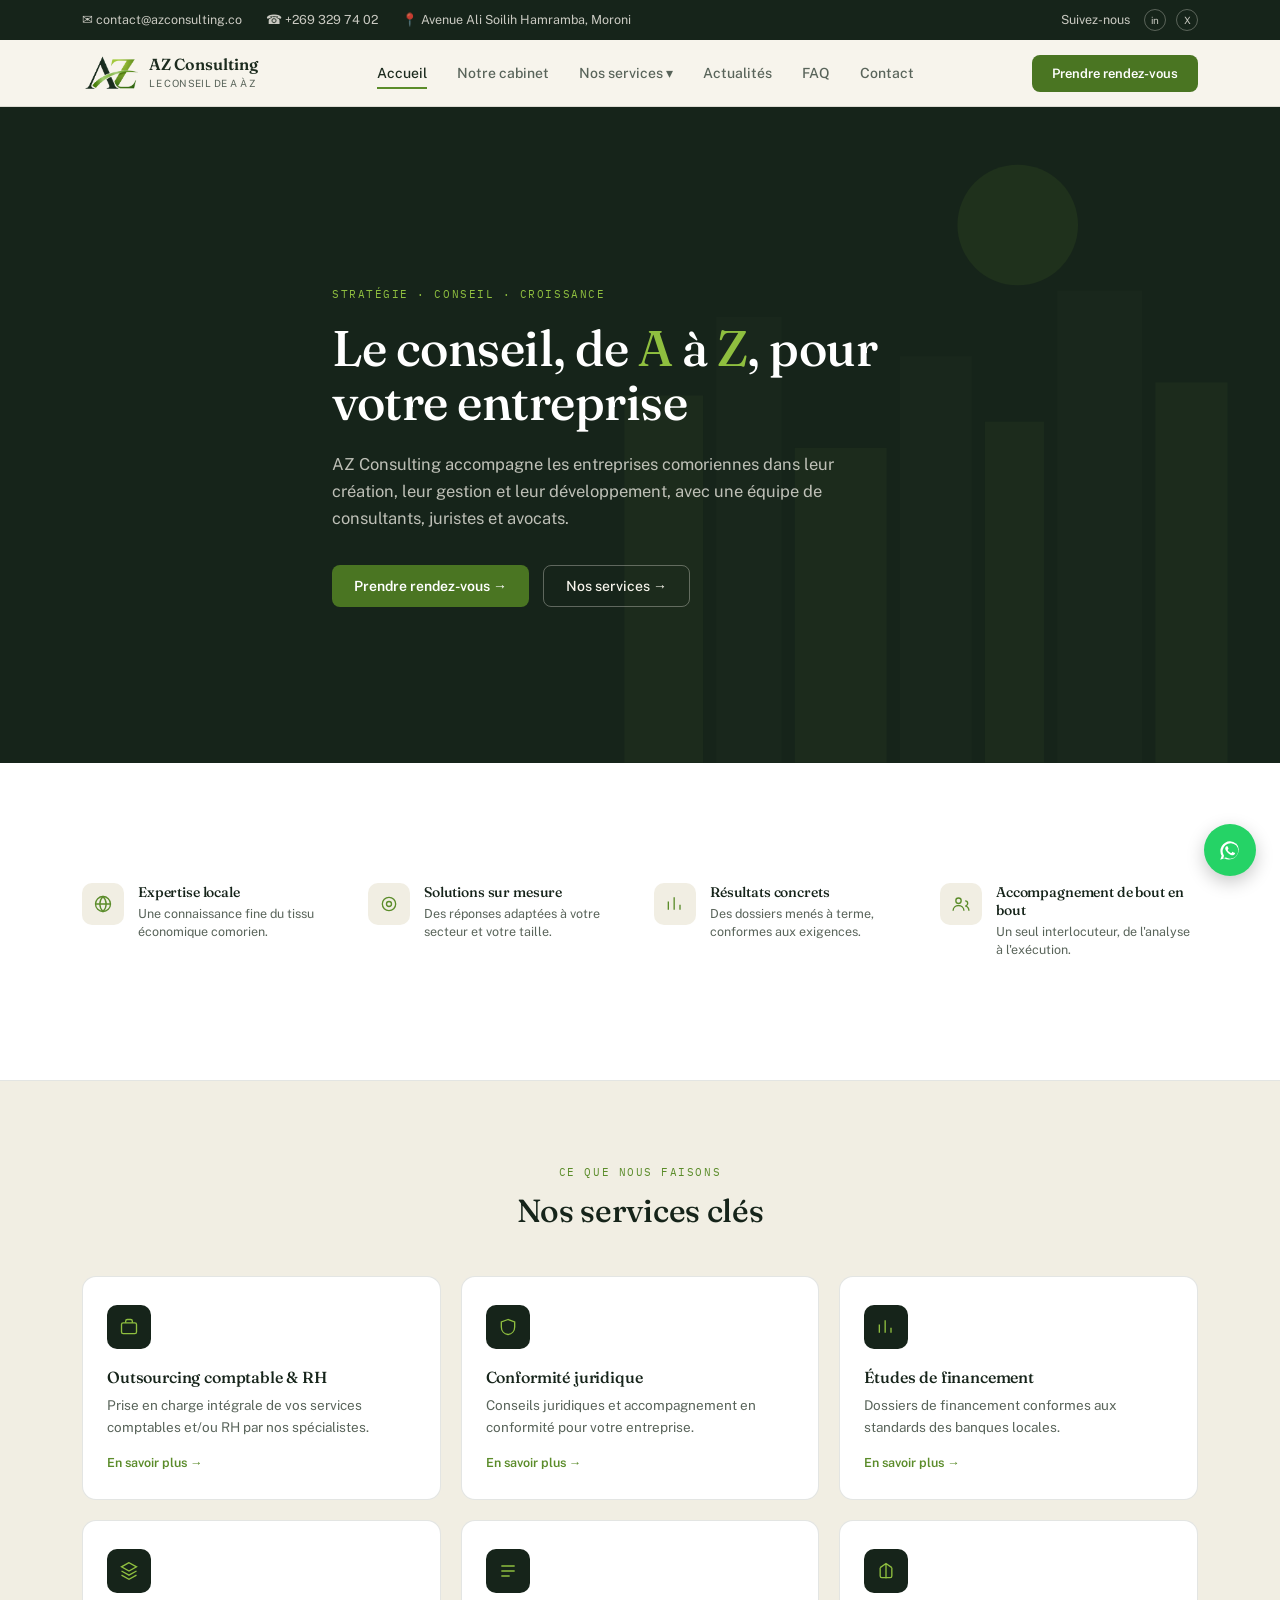
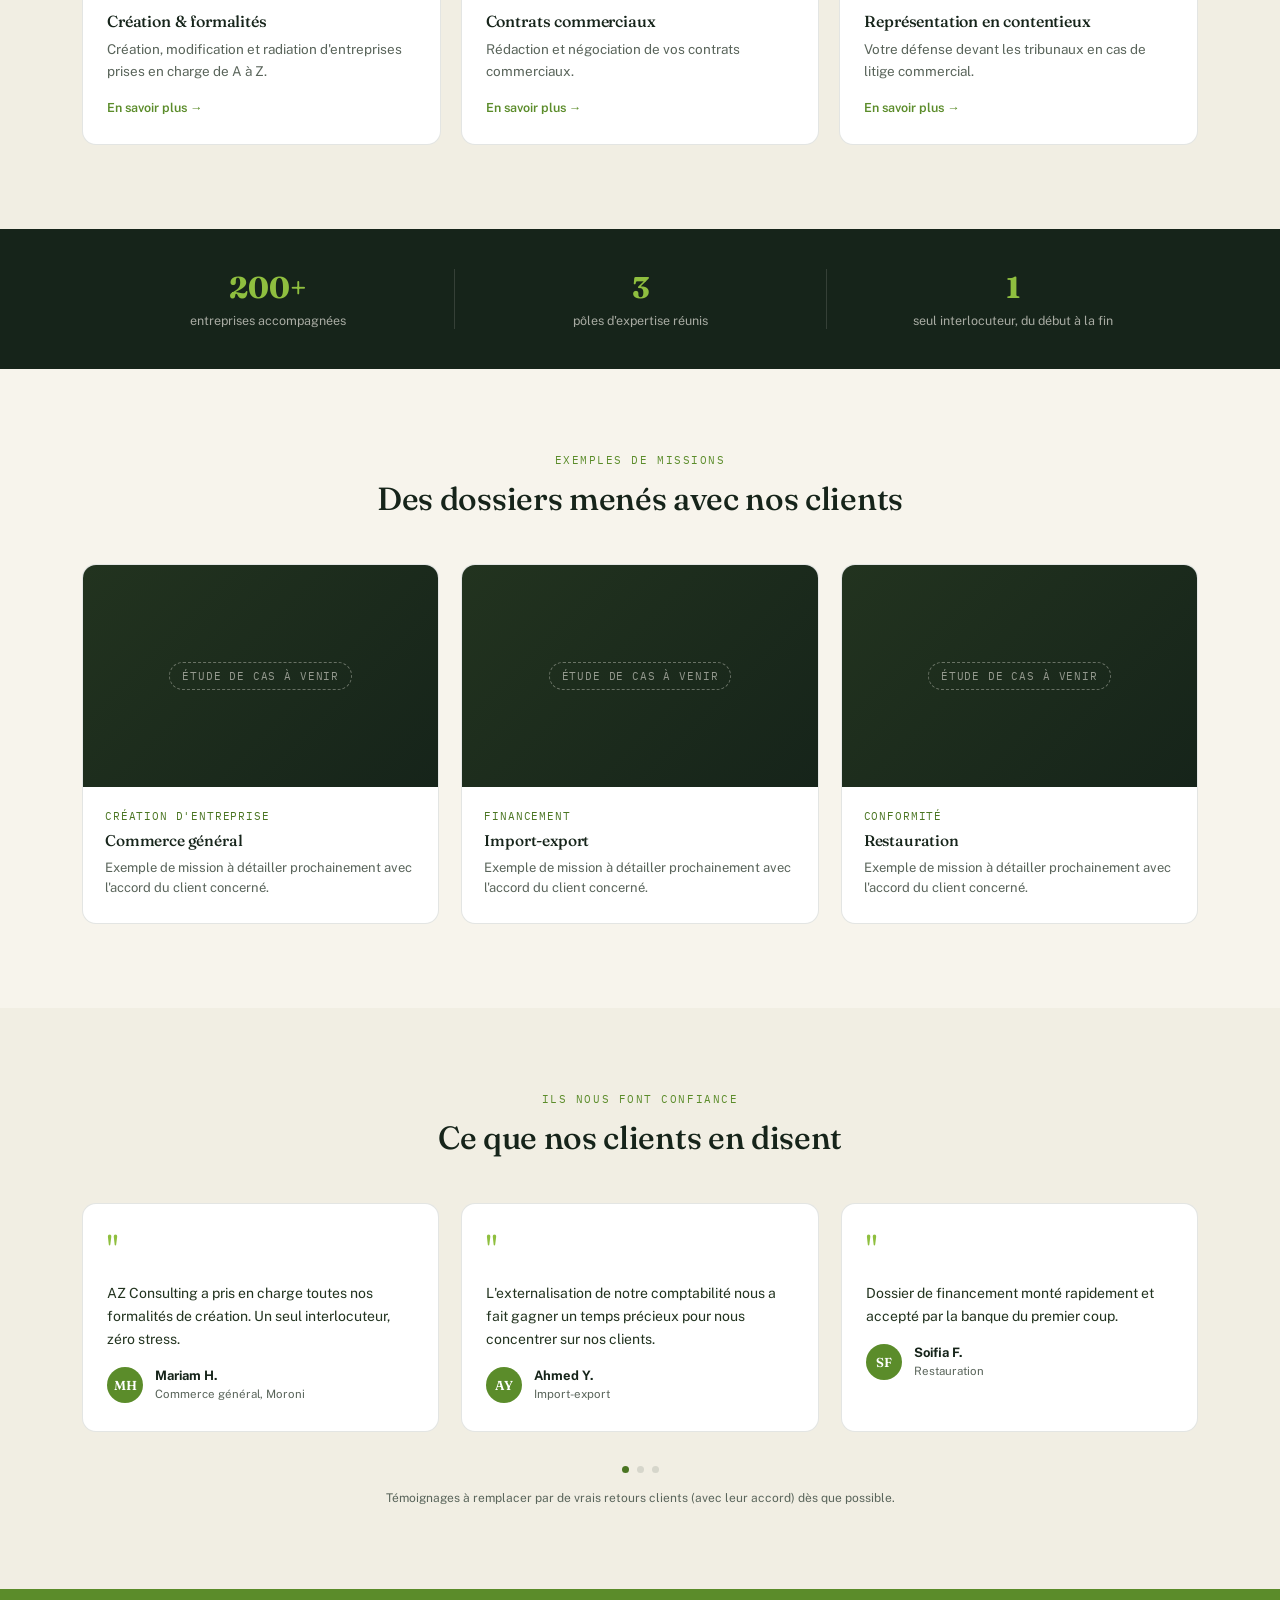
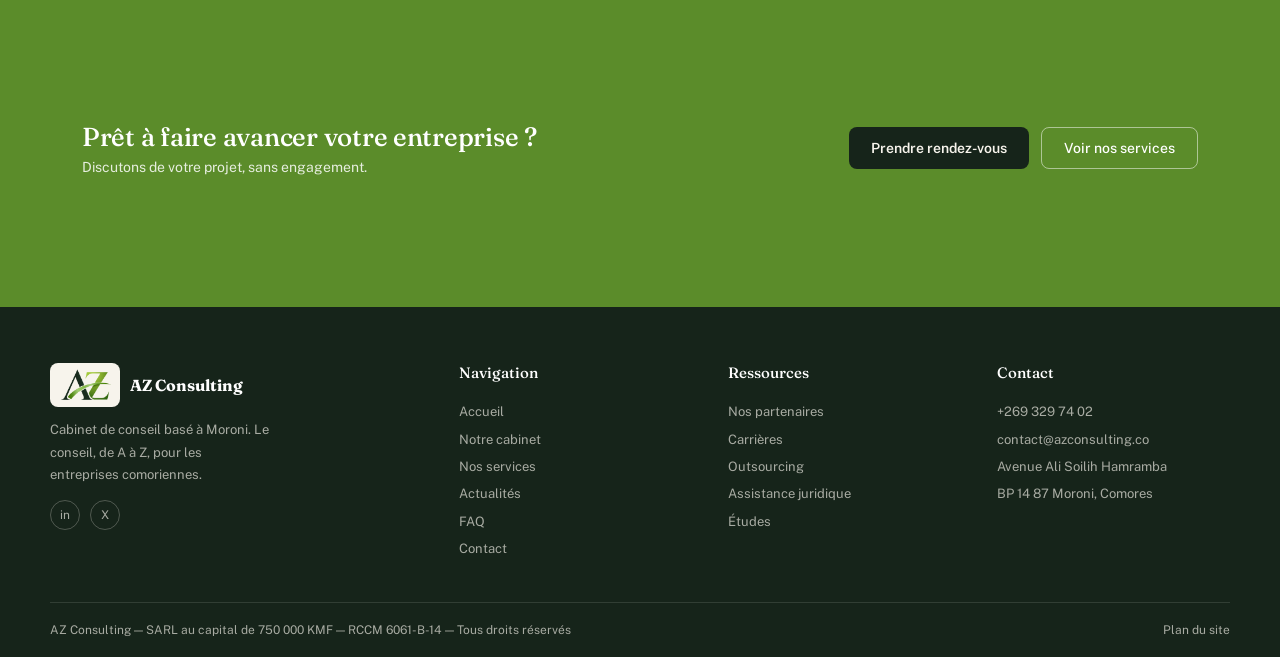
==== commit 83fea2c9: "Add files via upload" ====
--- a/index.html
+++ b/index.html
@@ -151,6 +151,9 @@
 <style>:root{--az-max:1180px}</style>
 <meta name="theme-color" content="#16241A">
 <link rel="stylesheet" href="assets/site.css">
+<link rel="icon" href="favicon.ico" sizes="any">
+<link rel="icon" type="image/png" sizes="32x32" href="assets/favicon-32.png">
+<link rel="apple-touch-icon" href="assets/apple-touch-icon.png">
 </head>
 <body>
 
--- a/assets/site.css
+++ b/assets/site.css
@@ -0,0 +1,112 @@
+/* =====================================================================
+   AZ Consulting — styles partagés : barre du haut, en-tête, menu mobile,
+   ajustements responsive communs à toutes les pages.
+   ===================================================================== */
+html{-webkit-text-size-adjust:100%; scroll-behavior:smooth;}
+html.az-lock{overflow:hidden;}
+img,svg,iframe,video{max-width:100%;}
+body{overflow-x:hidden;}
+
+.az-wrap{max-width:var(--az-max,1180px); margin:0 auto; padding:0 32px;}
+
+/* ---------- Barre du haut ---------- */
+.az-topbar{background:#16241A; color:rgba(247,244,236,0.8); font-size:12.5px; line-height:1.4;}
+.az-topbar .az-wrap{display:flex; justify-content:space-between; align-items:center; gap:8px 24px; padding-top:9px; padding-bottom:9px; flex-wrap:wrap;}
+.az-topbar a{color:inherit; text-decoration:none;}
+.az-topbar a:hover{color:#8FBF3F;}
+.az-tb-left{display:flex; gap:6px 24px; flex-wrap:wrap; align-items:center;}
+.az-tb-left span, .az-tb-left a{display:inline-flex; align-items:center; gap:7px;}
+.az-tb-right{display:flex; align-items:center; gap:14px;}
+.az-tb-social{display:flex; gap:10px;}
+.az-tb-social a{width:22px; height:22px; border:1px solid rgba(247,244,236,0.3); border-radius:50%; display:flex; align-items:center; justify-content:center; font-size:10px;}
+
+/* ---------- En-tête ---------- */
+.az-header{position:sticky; top:0; z-index:100; background:#F7F4EC; border-bottom:1px solid rgba(28,43,30,0.12);}
+.az-nav{display:flex; align-items:center; justify-content:space-between; gap:20px; padding-top:14px; padding-bottom:14px;}
+.az-logo{display:flex; align-items:center; gap:10px; text-decoration:none; color:#1C2B1E; flex:none; min-width:0;}
+.az-logo img{height:38px; width:auto; display:block; flex:none;}
+.az-logo-text{line-height:1.15; min-width:0;}
+.az-logo-text b{font-family:'Fraunces', serif; font-size:16px; font-weight:600; display:block; white-space:nowrap;}
+.az-logo-text span{font-size:10px; color:#59645A; letter-spacing:0.04em; white-space:nowrap;}
+
+.az-menu{display:flex; align-items:center; gap:0;}
+.az-menu ul{list-style:none; display:flex; gap:30px; font-size:14px; font-weight:500; align-items:center; margin:0; padding:0;}
+.az-menu a{color:#59645A; text-decoration:none; position:relative; padding:6px 0; display:inline-block;}
+.az-menu a:hover{color:#1C2B1E;}
+.az-menu a.active{color:#1C2B1E;}
+.az-menu a.active::after{content:""; position:absolute; left:0; right:0; bottom:-2px; height:2px; background:#5B8C2A;}
+.az-has-drop{position:relative;}
+.az-dropdown{position:absolute; top:calc(100% + 14px); left:50%; transform:translateX(-50%); background:#fff; border:1px solid rgba(28,43,30,0.12); border-radius:12px; padding:10px; min-width:240px; box-shadow:0 16px 32px rgba(20,30,20,0.12); opacity:0; visibility:hidden; transition:opacity .15s ease, top .15s ease;}
+.az-has-drop:hover .az-dropdown, .az-has-drop:focus-within .az-dropdown{opacity:1; visibility:visible; top:calc(100% + 8px);}
+.az-dropdown a{display:block; padding:10px 12px; border-radius:8px; font-size:13.5px; color:#1C2B1E;}
+.az-dropdown a:hover{background:#F1EEE3;}
+.az-dropdown a span{display:block; font-size:11.5px; color:#59645A; font-weight:400; margin-top:2px;}
+.az-cta, .az-cta-mobile{background:#4A7522; color:#fff; font-size:13px; font-weight:600; padding:11px 20px; border-radius:8px; text-decoration:none; white-space:nowrap; display:inline-block;}
+.az-cta:hover, .az-menu .az-cta-mobile:hover{background:#3E6219; color:#fff;}
+.az-menu .az-cta-mobile, .az-menu-close, .az-overlay, .az-burger{display:none;}
+
+/* ---------- Écrans moyens et petits : menu hamburger ---------- */
+@media (max-width:960px){
+  .az-nav{padding-top:10px; padding-bottom:10px;}
+  .az-cta{display:none;}
+  .az-burger{display:flex; flex-direction:column; justify-content:center; align-items:center; gap:5px; width:44px; height:44px; border:1px solid rgba(28,43,30,0.18); background:#fff; border-radius:10px; cursor:pointer; padding:0; flex:none;}
+  .az-burger span{display:block; width:20px; height:2px; background:#1C2B1E; border-radius:2px; transition:transform .2s ease, opacity .2s ease;}
+  .az-burger[aria-expanded="true"] span:nth-child(1){transform:translateY(7px) rotate(45deg);}
+  .az-burger[aria-expanded="true"] span:nth-child(2){opacity:0;}
+  .az-burger[aria-expanded="true"] span:nth-child(3){transform:translateY(-7px) rotate(-45deg);}
+
+  .az-menu{position:fixed; top:0; right:0; bottom:0; width:min(330px,88vw); background:#fff; flex-direction:column; align-items:stretch; gap:0; padding:76px 22px 28px; overflow-y:auto; z-index:120; box-shadow:-14px 0 36px rgba(0,0,0,0.2); transform:translateX(105%); visibility:hidden; transition:transform .28s ease, visibility 0s linear .28s;}
+  .az-menu.is-open{transform:none; visibility:visible; transition:transform .28s ease, visibility 0s;}
+  .az-menu ul{flex-direction:column; align-items:stretch; gap:0; font-size:16px;}
+  .az-menu li{border-bottom:1px solid rgba(28,43,30,0.08);}
+  .az-menu a{display:block; padding:14px 4px; color:#1C2B1E;}
+  .az-menu a.active{color:#4A7522; font-weight:600;}
+  .az-menu a.active::after{display:none;}
+  .az-has-drop .az-dropdown{position:static; transform:none; opacity:1; visibility:visible; box-shadow:none; border:0; background:transparent; padding:0 0 10px 14px; min-width:0;}
+  .az-dropdown a{padding:10px 4px; font-size:14.5px; color:#59645A; border-radius:0;}
+  .az-dropdown a:hover{background:transparent; color:#1C2B1E;}
+  .az-menu .az-cta-mobile{display:block; text-align:center; margin-top:22px; padding:14px 20px; font-size:15px; color:#fff;}
+  .az-menu-close{display:flex; align-items:center; justify-content:center; position:absolute; top:16px; right:16px; width:44px; height:44px; border:1px solid rgba(28,43,30,0.18); background:#fff; border-radius:10px; font-size:26px; line-height:1; color:#1C2B1E; cursor:pointer;}
+  .az-overlay{display:block; position:fixed; inset:0; background:rgba(16,28,18,0.55); opacity:0; pointer-events:none; transition:opacity .25s ease; z-index:110;}
+  .az-overlay.is-open{opacity:1; pointer-events:auto;}
+}
+
+/* ---------- Barre du haut sur petits écrans : visible, compacte ---------- */
+@media (max-width:760px){
+  .az-tb-left .az-tb-addr, .az-tb-right{display:none;}
+  .az-topbar .az-wrap{justify-content:center;}
+  .az-tb-left{justify-content:center; gap:4px 18px;}
+}
+
+/* ---------- Ajustements responsive communs ---------- */
+@media (max-width:860px){
+  section{padding-top:60px; padding-bottom:60px;}
+  .hero-actions{flex-wrap:wrap;}
+  .cta-band-actions{flex-wrap:wrap;}
+}
+@media (max-width:600px){
+  .az-wrap, .wrap{padding-left:20px !important; padding-right:20px !important;}
+  .az-logo img{height:34px;}
+  .az-logo-text b{font-size:15px;}
+  .az-logo-text span{font-size:9px;}
+  section{padding-top:48px; padding-bottom:48px;}
+  .hero h1{font-size:30px !important; line-height:1.15;}
+  .hero .wrap{padding-top:56px !important; padding-bottom:48px !important;}
+  .hero p{font-size:15px !important;}
+  .page-hero{padding-top:44px !important; padding-bottom:36px !important;}
+  .page-hero h1{font-size:28px !important;}
+  .section-head h2{font-size:26px !important;}
+  .cta-band .wrap, .cta-band-copy{padding-top:36px; padding-bottom:36px;}
+  .cta-band h2, .cta-band-copy h2{font-size:22px !important;}
+  .cta-band .wrap > a, .cta-band-actions a, .hero-actions a{text-align:center; justify-content:center;}
+  .hero-actions{flex-direction:column; align-items:stretch;}
+  .cta-band-actions{flex-direction:column; align-items:stretch; width:100%;}
+  .features .wrap{grid-template-columns:1fr !important;}
+  .footer-grid, .footer-grid2{grid-template-columns:1fr !important; gap:26px !important;}
+  .footer-bottom{flex-direction:column; gap:8px;}
+  .wa-float{right:16px !important; bottom:16px !important; width:48px !important; height:48px !important;}
+  input, select, textarea{font-size:16px !important;}
+}
+@media (max-width:360px){
+  .az-logo-text span{display:none;}
+}
